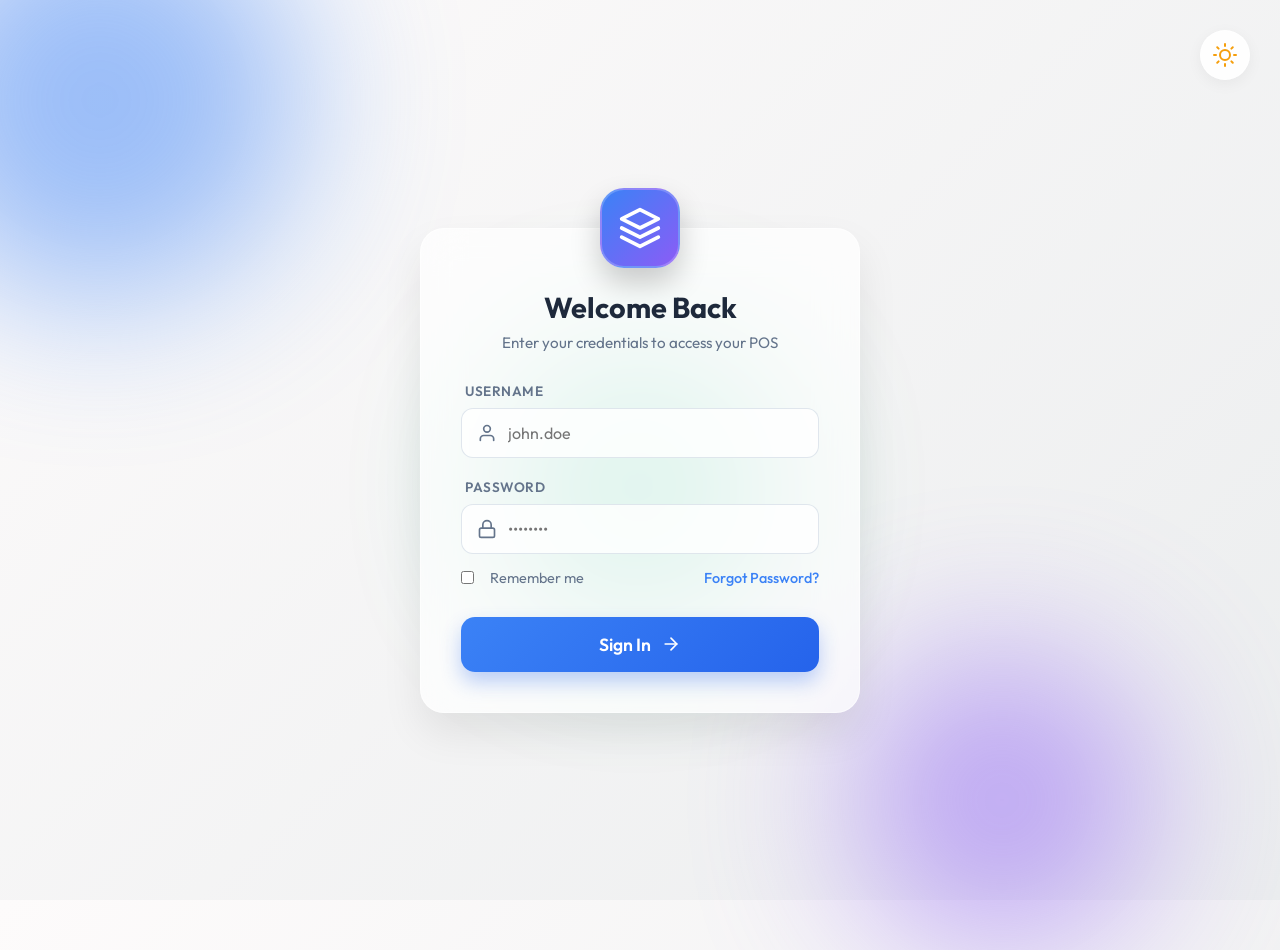
==== index.html @ dcd32e10 "feat: implement persistence and history tracking for invoices and GRNs" ====
<!DOCTYPE html>
<html lang="en" data-theme="light">

<head>
    <meta charset="UTF-8">
    <meta name="viewport" content="width=device-width, initial-scale=1.0">
    <title>Premium POS System</title>
    <link rel="stylesheet" href="style.css">
    <link rel="preconnect" href="https://fonts.googleapis.com">
    <link rel="preconnect" href="https://fonts.gstatic.com" crossorigin>
    <link href="https://fonts.googleapis.com/css2?family=Outfit:wght@300;400;500;600;700&display=swap" rel="stylesheet">
</head>

<body>
    <!-- Global Theme Toggle -->
    <button class="theme-toggle" id="theme-toggle" aria-label="Toggle dark mode">
        <svg class="sun-icon" viewBox="0 0 24 24" fill="none" stroke="currentColor" stroke-width="2"
            stroke-linecap="round" stroke-linejoin="round">
            <circle cx="12" cy="12" r="5"></circle>
            <line x1="12" y1="1" x2="12" y2="3"></line>
            <line x1="12" y1="21" x2="12" y2="23"></line>
            <line x1="4.22" y1="4.22" x2="5.64" y2="5.64"></line>
            <line x1="18.36" y1="18.36" x2="19.78" y2="19.78"></line>
            <line x1="1" y1="12" x2="3" y2="12"></line>
            <line x1="21" y1="12" x2="23" y2="12"></line>
            <line x1="4.22" y1="19.78" x2="5.64" y2="18.36"></line>
            <line x1="18.36" y1="5.64" x2="19.78" y2="4.22"></line>
        </svg>
        <svg class="moon-icon" viewBox="0 0 24 24" fill="none" stroke="currentColor" stroke-width="2"
            stroke-linecap="round" stroke-linejoin="round">
            <path d="M21 12.79A9 9 0 1 1 11.21 3 7 7 0 0 0 21 12.79z"></path>
        </svg>
    </button>

    <!-- Dynamic Background Elements for Glassmorphism -->
    <div class="bg-shape shape-1"></div>
    <div class="bg-shape shape-2"></div>
    <div class="bg-shape shape-3"></div>

    <!-- Login View -->
    <div id="login-view" class="view active">
        <div class="login-wrapper">
            <div class="brand-logo glass-panel-soft">
                <svg width="44" height="44" viewBox="0 0 24 24" fill="none" class="brand-icon" stroke="currentColor"
                    stroke-width="2" stroke-linecap="round" stroke-linejoin="round">
                    <path d="M12 2L2 7l10 5 10-5-10-5z"></path>
                    <path d="M2 17l10 5 10-5"></path>
                    <path d="M2 12l10 5 10-5"></path>
                </svg>
            </div>

            <div class="login-box glass-panel">
                <div class="login-header">
                    <h2>Welcome Back</h2>
                    <p>Enter your credentials to access your POS</p>
                </div>

                <form id="login-form">
                    <div class="input-group">
                        <label for="username">Username</label>
                        <div class="input-wrapper">
                            <svg class="input-icon" viewBox="0 0 24 24" fill="none" stroke="currentColor"
                                stroke-width="2" stroke-linecap="round" stroke-linejoin="round">
                                <path d="M20 21v-2a4 4 0 0 0-4-4H8a4 4 0 0 0-4 4v2"></path>
                                <circle cx="12" cy="7" r="4"></circle>
                            </svg>
                            <input type="text" id="username" name="username" placeholder="john.doe" autocomplete="off"
                                required>
                        </div>
                    </div>

                    <div class="input-group">
                        <label for="password">Password</label>
                        <div class="input-wrapper">
                            <svg class="input-icon" viewBox="0 0 24 24" fill="none" stroke="currentColor"
                                stroke-width="2" stroke-linecap="round" stroke-linejoin="round">
                                <rect x="3" y="11" width="18" height="11" rx="2" ry="2"></rect>
                                <path d="M7 11V7a5 5 0 0 1 10 0v4"></path>
                            </svg>
                            <input type="password" id="password" name="password" placeholder="••••••••" required>
                        </div>
                    </div>

                    <div class="options-group">
                        <label class="remember-me">
                            <input type="checkbox">
                            <span class="checkmark"></span>
                            Remember me
                        </label>
                        <a href="#" class="forgot-pass">Forgot Password?</a>
                    </div>

                    <button type="submit" class="login-btn">
                        <span>Sign In</span>
                        <svg class="btn-icon" viewBox="0 0 24 24" fill="none" stroke="currentColor" stroke-width="2"
                            stroke-linecap="round" stroke-linejoin="round">
                            <line x1="5" y1="12" x2="19" y2="12"></line>
                            <polyline points="12 5 19 12 12 19"></polyline>
                        </svg>
                    </button>
                </form>
            </div>
        </div>
    </div>

    <!-- Menu View -->
    <div id="menu-view" class="view">
        <aside class="sidebar glass-panel-soft">
            <div class="search-container">
                <svg class="search-icon" width="18" height="18" viewBox="0 0 24 24" fill="none" stroke="currentColor"
                    stroke-width="2" stroke-linecap="round" stroke-linejoin="round">
                    <circle cx="11" cy="11" r="8"></circle>
                    <line x1="21" y1="21" x2="16.65" y2="16.65"></line>
                </svg>
                <input type="text" placeholder="Search..." class="search-bar glass-input">
            </div>

            <div class="nav-tree-container glass-panel-inner">
                <div class="nav-tree">

                    <!-- Root: Dashboard -->
                    <div class="tree-node is-root active">
                        <div class="tree-content">
                            <span class="tree-title">Dashboard</span>
                        </div>
                    </div>

                    <!-- Root: Point of Sale -->
                    <div class="tree-node is-root">
                        <div class="tree-content">
                            <span class="tree-title">Point of Sale</span>
                            <button class="action-btn">
                                <svg width="14" height="14" viewBox="0 0 24 24" fill="none" stroke="currentColor"
                                    stroke-width="2" stroke-linecap="round" stroke-linejoin="round">
                                    <polyline points="6 9 12 15 18 9"></polyline>
                                </svg>
                            </button>
                        </div>
                        <div class="tree-children">
                            <div class="tree-node">
                                <div class="tree-content">
                                    <span class="branch-icon nested">↳</span>
                                    <span class="tree-title">New Invoice</span>
                                </div>
                            </div>
                            <div class="tree-node">
                                <div class="tree-content">
                                    <span class="branch-icon nested">↳</span>
                                    <span class="tree-title">Invoice History</span>
                                </div>
                            </div>
                            <div class="tree-node">
                                <div class="tree-content">
                                    <span class="branch-icon nested">↳</span>
                                    <span class="tree-title">Sales Returns</span>
                                </div>
                            </div>
                        </div>
                    </div>

                    <!-- Root: Inventory -->
                    <div class="tree-node is-root">
                        <div class="tree-content">
                            <span class="tree-title">Inventory</span>
                            <button class="action-btn">
                                <svg width="14" height="14" viewBox="0 0 24 24" fill="none" stroke="currentColor"
                                    stroke-width="2" stroke-linecap="round" stroke-linejoin="round">
                                    <polyline points="6 9 12 15 18 9"></polyline>
                                </svg>
                            </button>
                        </div>
                        <div class="tree-children">
                            <div class="tree-node">
                                <div class="tree-content">
                                    <span class="branch-icon nested">↳</span>
                                    <span class="tree-title">Categories</span>
                                </div>
                            </div>
                            <div class="tree-node">
                                <div class="tree-content">
                                    <span class="branch-icon nested">↳</span>
                                    <span class="tree-title">Products</span>
                                </div>
                            </div>
                            <div class="tree-node">
                                <div class="tree-content">
                                    <span class="branch-icon nested">↳</span>
                                    <span class="tree-title">Stock In/Out</span>
                                </div>
                            </div>
                            <div class="tree-node">
                                <div class="tree-content">
                                    <span class="branch-icon nested">↳</span>
                                    <span class="tree-title">GRN History</span>
                                </div>
                            </div>
                            <div class="tree-node">
                                <div class="tree-content">
                                    <span class="branch-icon nested">↳</span>
                                    <span class="tree-title">Purchase Returns</span>
                                </div>
                            </div>
                        </div>
                    </div>

                    <!-- Root: Customers -->
                    <div class="tree-node is-root">
                        <div class="tree-content">
                            <span class="tree-title">Customers</span>
                        </div>
                    </div>

                    <!-- Root: Reports -->
                    <div class="tree-node is-root expanded">
                        <div class="tree-content">
                            <span class="tree-title">Reports</span>
                            <button class="action-btn">
                                <svg width="14" height="14" viewBox="0 0 24 24" fill="none" stroke="currentColor"
                                    stroke-width="2" stroke-linecap="round" stroke-linejoin="round">
                                    <polyline points="6 9 12 15 18 9"></polyline>
                                </svg>
                            </button>
                        </div>

                        <div class="tree-children">
                            <div class="tree-node">
                                <div class="tree-content" data-report="periodic_sales">
                                    <span class="branch-icon nested">↳</span>
                                    <span class="tree-title">Periodic Sales Report</span>
                                </div>
                            </div>
                            <div class="tree-node">
                                <div class="tree-content" data-report="tax_liability">
                                    <span class="branch-icon nested">↳</span>
                                    <span class="tree-title">Tax Liability Report</span>
                                </div>
                            </div>
                            <div class="tree-node">
                                <div class="tree-content" data-report="ap_supplier">
                                    <span class="branch-icon nested">↳</span>
                                    <span class="tree-title">Accounts Payable by Supplier</span>
                                </div>
                            </div>
                            <div class="tree-node">
                                <div class="tree-content" data-report="ar_customer">
                                    <span class="branch-icon nested">↳</span>
                                    <span class="tree-title">Accounts Receivable by Customer</span>
                                </div>
                            </div>
                            <div class="tree-node">
                                <div class="tree-content" data-report="ap_summary">
                                    <span class="branch-icon nested">↳</span>
                                    <span class="tree-title">Accounts Payable Summary</span>
                                </div>
                            </div>
                            <div class="tree-node">
                                <div class="tree-content" data-report="ar_summary">
                                    <span class="branch-icon nested">↳</span>
                                    <span class="tree-title">Accounts Receivable Summary</span>
                                </div>
                            </div>
                            <div class="tree-node">
                                <div class="tree-content" data-report="inventory_summary">
                                    <span class="branch-icon nested">↳</span>
                                    <span class="tree-title">Inventory Summary</span>
                                </div>
                            </div>
                            <div class="tree-node">
                                <div class="tree-content" data-report="profit_loss">
                                    <span class="branch-icon nested">↳</span>
                                    <span class="tree-title">Profit & Loss</span>
                                </div>
                            </div>
                        </div>
                    </div>

                    <!-- Root: Settings -->
                    <div class="tree-node is-root">
                        <div class="tree-content">
                            <span class="tree-title">Settings</span>
                        </div>
                    </div>

                </div>
            </div>

            <button id="logout-btn" class="logout-btn glass-btn">
                <svg width="18" height="18" viewBox="0 0 24 24" fill="none" stroke="currentColor" stroke-width="2"
                    stroke-linecap="round" stroke-linejoin="round">
                    <path d="M9 21H5a2 2 0 0 1-2-2V5a2 2 0 0 1 2-2h4"></path>
                    <polyline points="16 17 21 12 16 7"></polyline>
                    <line x1="21" y1="12" x2="9" y2="12"></line>
                </svg>
                Sign Out
            </button>
        </aside>

        <main class="main-content">
            <!-- Dashboard View -->
            <div id="dashboard-view" class="content-view action-panel glass-panel active">
                <!-- Quick Action 1: Point of Sale -->
                <div class="feature-item group">
                    <button class="feature-btn glass-btn-round">
                        <svg width="36" height="36" viewBox="0 0 24 24" fill="none" stroke="currentColor"
                            stroke-width="1.5" stroke-linecap="round" stroke-linejoin="round">
                            <rect x="4" y="4" width="16" height="16" rx="2" ry="2"></rect>
                            <rect x="9" y="9" width="6" height="6"></rect>
                            <line x1="9" y1="1" x2="9" y2="4"></line>
                            <line x1="15" y1="1" x2="15" y2="4"></line>
                            <line x1="9" y1="20" x2="9" y2="23"></line>
                            <line x1="15" y1="20" x2="15" y2="23"></line>
                            <line x1="20" y1="9" x2="23" y2="9"></line>
                            <line x1="20" y1="14" x2="23" y2="14"></line>
                            <line x1="1" y1="9" x2="4" y2="9"></line>
                            <line x1="1" y1="14" x2="4" y2="14"></line>
                        </svg>
                    </button>
                    <span class="feature-label">Point of Sale</span>
                </div>

                <!-- Quick Action 2: Add Product -->
                <div class="feature-item group" id="add-product-btn">
                    <button class="feature-btn glass-btn-round">
                        <svg width="36" height="36" viewBox="0 0 24 24" fill="none" stroke="currentColor"
                            stroke-width="1.5" stroke-linecap="round" stroke-linejoin="round">
                            <path
                                d="M21 16V8a2 2 0 0 0-1-1.73l-7-4a2 2 0 0 0-2 0l-7 4A2 2 0 0 0 3 8v8a2 2 0 0 0 1 1.73l7 4a2 2 0 0 0 2 0l7-4A2 2 0 0 0 21 16z">
                            </path>
                            <polyline points="3.27 6.96 12 12.01 20.73 6.96"></polyline>
                            <line x1="12" y1="22.08" x2="12" y2="12"></line>
                        </svg>
                    </button>
                    <span class="feature-label">Add Product</span>
                </div>

                <!-- Quick Action 3: New Invoice -->
                <div class="feature-item group" id="new-invoice-btn">
                    <button class="feature-btn glass-btn-round">
                        <svg width="36" height="36" viewBox="0 0 24 24" fill="none" stroke="currentColor"
                            stroke-width="1.5" stroke-linecap="round" stroke-linejoin="round">
                            <path d="M14 2H6a2 2 0 0 0-2 2v16a2 2 0 0 0 2 2h12a2 2 0 0 0 2-2V8z"></path>
                            <polyline points="14 2 14 8 20 8"></polyline>
                            <line x1="16" y1="13" x2="8" y2="13"></line>
                            <line x1="16" y1="17" x2="8" y2="17"></line>
                            <polyline points="10 9 9 9 8 9"></polyline>
                        </svg>
                    </button>
                    <span class="feature-label">New Invoice</span>
                </div>

                <!-- Quick Action 4: Customers -->
                <div class="feature-item group">
                    <button class="feature-btn glass-btn-round">
                        <svg width="36" height="36" viewBox="0 0 24 24" fill="none" stroke="currentColor"
                            stroke-width="1.5" stroke-linecap="round" stroke-linejoin="round">
                            <path d="M17 21v-2a4 4 0 0 0-4-4H5a4 4 0 0 0-4 4v2"></path>
                            <circle cx="9" cy="7" r="4"></circle>
                            <path d="M23 21v-2a4 4 0 0 0-3-3.87"></path>
                            <path d="M16 3.13a4 4 0 0 1 0 7.75"></path>
                        </svg>
                    </button>
                    <span class="feature-label">Customers</span>
                </div>

                <!-- Quick Action 5: Daily Summary -->
                <div class="feature-item group">
                    <button class="feature-btn glass-btn-round">
                        <svg width="36" height="36" viewBox="0 0 24 24" fill="none" stroke="currentColor"
                            stroke-width="1.5" stroke-linecap="round" stroke-linejoin="round">
                            <rect x="3" y="3" width="18" height="18" rx="2" ry="2"></rect>
                            <line x1="3" y1="9" x2="21" y2="9"></line>
                            <line x1="9" y1="21" x2="9" y2="9"></line>
                        </svg>
                    </button>
                    <span class="feature-label">Daily Summary</span>
                </div>

                <!-- Quick Action 6: Settings -->
                <div class="feature-item group" id="settings-btn">
                    <button class="feature-btn glass-btn-round">
                        <svg width="36" height="36" viewBox="0 0 24 24" fill="none" stroke="currentColor"
                            stroke-width="1.5" stroke-linecap="round" stroke-linejoin="round">
                            <circle cx="12" cy="12" r="3"></circle>
                            <path
                                d="M19.4 15a1.65 1.65 0 0 0 .33 1.82l.06.06a2 2 0 0 1 0 2.83 2 2 0 0 1-2.83 0l-.06-.06a1.65 1.65 0 0 0-1.82-.33 1.65 1.65 0 0 0-1 1.51V21a2 2 0 0 1-2 2 2 2 0 0 1-2-2v-.09A1.65 1.65 0 0 0 9 19.4a1.65 1.65 0 0 0-1.82.33l-.06.06a2 2 0 0 1-2.83 0 2 2 0 0 1 0-2.83l.06-.06a1.65 1.65 0 0 0 .33-1.82 1.65 1.65 0 0 0-1.51-1H3a2 2 0 0 1-2-2 2 2 0 0 1 2-2h.09A1.65 1.65 0 0 0 4.6 9a1.65 1.65 0 0 0-.33-1.82l-.06-.06a2 2 0 0 1 0-2.83 2 2 0 0 1 2.83 0l.06.06a1.65 1.65 0 0 0 1.82.33H9a1.65 1.65 0 0 0 1-1.51V3a2 2 0 0 1 2-2 2 2 0 0 1 2 2v.09a1.65 1.65 0 0 0 1 1.51 1.65 1.65 0 0 0 1.82-.33l.06-.06a2 2 0 0 1 2.83 0 2 2 0 0 1 0 2.83l-.06.06a1.65 1.65 0 0 0-.33 1.82V9a1.65 1.65 0 0 0 1.51 1H21a2 2 0 0 1 2 2 2 2 0 0 1-2 2h-.09a1.65 1.65 0 0 0-1.51 1z">
                            </path>
                        </svg>
                    </button>
                    <span class="feature-label">Settings</span>
                </div>
            </div>

            <!-- Invoice View -->
            <div id="invoice-view" class="content-view invoice-panel glass-panel">
                <div class="invoice-header">
                    <h2 id="invoice-title">Standard Invoice</h2>
                    <div class="invoice-meta">
                        <span id="invoice-number">INV-20260412-001</span>
                        <span id="invoice-date">Date: 12 Apr 2026</span>
                    </div>
                </div>

                <div class="invoice-customer-section">
                    <div class="input-group" style="flex: 1;">
                        <label>Customer Name</label>
                        <select id="invoice-customer" class="glass-input custom-select">
                            <option value="">Walk-in Customer</option>
                            <option value="tax_reg">Acme Corp (Tax Registered)</option>
                            <option value="non_tax">John Doe</option>
                        </select>
                    </div>

                    <div class="input-group" style="flex: 0.6; margin-left: 15px;">
                        <label>Payment Terms</label>
                        <select id="invoice-payment-terms" class="glass-input custom-select">
                            <option value="cash">Cash</option>
                            <option value="credit">Credit</option>
                        </select>
                    </div>

                    <label class="remember-me" style="margin-top: 15px; margin-left: 15px;">
                        <input type="checkbox" id="tax-registered-checkbox">
                        <span class="checkmark"></span>
                        Tax Registered
                    </label>
                </div>

                <div class="item-entry-section">
                    <div class="autocomplete-wrapper">
                        <input type="text" id="part-search-input" placeholder="Search Part No. or Name..."
                            class="glass-input" autocomplete="off">
                        <div id="autocomplete-dropdown" class="dropdown-content"></div>
                    </div>
                    <input type="number" id="entry-qty" placeholder="Qty" step="1" class="glass-input num-input"
                        style="flex: 0.5;" disabled>
                    <input type="number" id="entry-price" placeholder="Price" step="0.01" class="glass-input num-input"
                        style="flex: 1;" disabled>
                    <button id="add-entry-btn" class="add-item-btn glass-btn-soft" style="align-self: center;"
                        disabled>Add (Enter)</button>
                </div>

                <table class="invoice-table" style="margin-top: 20px;">
                    <thead>
                        <tr>
                            <th>Part No</th>
                            <th>Item Name</th>
                            <th width="80">Qty</th>
                            <th width="120">Price</th>
                            <th width="120">Total</th>
                            <th width="50"></th>
                        </tr>
                    </thead>
                    <tbody id="invoice-items">
                        <!-- Added items will appear here -->
                    </tbody>
                </table>

                <div class="invoice-summary">
                    <div class="summary-row">
                        <span>Subtotal:</span>
                        <span id="invoice-subtotal">0.00</span>
                    </div>
                    <div class="summary-row" id="tax-row" style="display: none;">
                        <span>Tax (18%):</span>
                        <span id="invoice-tax">0.00</span>
                    </div>
                    <div class="summary-row total-row">
                        <span>Total:</span>
                        <span id="invoice-grand-total">0.00</span>
                    </div>
                </div>

                <div class="invoice-actions">
                    <button class="glass-btn-soft cancel-btn" id="close-invoice-btn">Cancel</button>
                    <button class="login-btn generate-btn" id="print-invoice-btn">
                        <svg class="btn-icon" width="20" height="20" viewBox="0 0 24 24" fill="none"
                            stroke="currentColor" stroke-width="2" stroke-linecap="round" stroke-linejoin="round"
                            style="margin-right: 8px;">
                            <polyline points="6 9 6 2 18 2 18 9"></polyline>
                            <path d="M6 18H4a2 2 0 0 1-2-2v-5a2 2 0 0 1 2-2h16a2 2 0 0 1 2 2v5a2 2 0 0 1-2 2h-2"></path>
                            <rect x="6" y="14" width="12" height="8"></rect>
                        </svg>
                        Save & Print Invoice
                    </button>
                </div>
            </div>

            <!-- Add Stock View (Goods Received Note) -->
            <div id="add-stock-view" class="content-view invoice-panel glass-panel">
                <div class="invoice-header">
                    <div>
                        <h2 style="color: #10B981; font-size: 1.8rem; font-weight: 700;">Goods Received Note</h2>
                        <p style="color: var(--text-secondary); font-size: 0.9rem; margin-top: 4px;">Add stock received from supplier</p>
                    </div>
                    <div class="invoice-meta">
                        <span id="grn-number">GRN-20260414-001</span>
                        <span id="grn-date">Date: 14 Apr 2026</span>
                    </div>
                </div>

                <!-- Supplier & Reference -->
                <div class="invoice-customer-section">
                    <div class="input-group" style="flex: 1;">
                        <label>Supplier</label>
                        <select id="grn-supplier" class="glass-input custom-select">
                            <option value="">-- Select Supplier --</option>
                        </select>
                    </div>
                    <div class="input-group" style="flex: 1;">
                        <label>Supplier Invoice / Ref No.</label>
                        <input type="text" id="grn-ref" class="glass-input" placeholder="e.g. GS-9022" style="height: 48px;">
                    </div>
                    <div class="input-group" style="flex: 0.6;">
                        <label>Payment Terms</label>
                        <select id="grn-payment-terms" class="glass-input custom-select">
                            <option value="credit">Credit</option>
                            <option value="cash">Cash</option>
                        </select>
                    </div>
                </div>

                <!-- Item Entry Row -->
                <div class="item-entry-section">
                    <div class="autocomplete-wrapper">
                        <input type="text" id="grn-part-search" placeholder="Search Part No. or Name..."
                            class="glass-input" autocomplete="off">
                        <div id="grn-autocomplete-dropdown" class="dropdown-content"></div>
                    </div>
                    <input type="number" id="grn-entry-qty" placeholder="Qty" step="1" class="glass-input num-input"
                        style="flex: 0.5;" disabled>
                    <input type="number" id="grn-entry-cost" placeholder="Unit Cost" step="0.01" class="glass-input num-input"
                        style="flex: 1;" disabled>
                    <button id="grn-add-btn" class="add-item-btn glass-btn-soft" style="align-self: center;" disabled>Add (Enter)</button>
                </div>

                <!-- Items Table -->
                <table class="invoice-table" style="margin-top: 10px;">
                    <thead>
                        <tr>
                            <th>Part No</th>
                            <th>Item Name</th>
                            <th width="80">Qty</th>
                            <th width="130">Unit Cost</th>
                            <th width="130">Total Cost</th>
                            <th width="50"></th>
                        </tr>
                    </thead>
                    <tbody id="grn-items">
                        <!-- Added items appear here -->
                    </tbody>
                </table>

                <!-- Summary -->
                <div class="invoice-summary">
                    <div class="summary-row">
                        <span>Subtotal:</span>
                        <span id="grn-subtotal">0.00</span>
                    </div>
                    <div class="summary-row total-row">
                        <span>Total Cost:</span>
                        <span id="grn-total" style="color: #10B981;">0.00</span>
                    </div>
                </div>

                <!-- Actions -->
                <div class="invoice-actions">
                    <button class="glass-btn-soft cancel-btn" id="close-stock-btn">Cancel</button>
                    <button class="login-btn" id="save-grn-btn" style="background: linear-gradient(135deg, #10B981 0%, #059669 100%); box-shadow: 0 10px 20px rgba(16,185,129,0.3);">
                        <svg width="20" height="20" viewBox="0 0 24 24" fill="none" stroke="currentColor" stroke-width="2"
                            stroke-linecap="round" stroke-linejoin="round" style="margin-right: 8px;">
                            <polyline points="20 6 9 17 4 12"></polyline>
                        </svg>
                        Save & Receive Stock
                    </button>
                </div>
            </div>

            <!-- Management View -->
            <div id="management-view" class="content-view management-panel glass-panel">
                <div class="management-sidebar glass-panel-inner">
                    <button class="mgmt-tab active" data-tab="debtors">Debtors</button>
                    <button class="mgmt-tab" data-tab="creditors">Creditors</button>
                    <button class="mgmt-tab" data-tab="items">Items</button>
                    <button class="mgmt-tab" data-tab="users">Users</button>
                </div>
                
                <div class="management-content">
                    <div class="management-header">
                        <h2 id="mgmt-title">Manage Debtors</h2>
                        <div>
                            <button class="login-btn" id="mgmt-open-add-btn" style="padding: 8px 16px; margin-right: 10px; display: inline-flex; align-items: center; justify-content: center; width: auto; font-size: 0.95rem; font-weight: 600; border-radius: 10px;">+ Add New</button>
                            <button class="glass-btn-soft cancel-btn" id="close-mgmt-btn" style="padding: 8px 16px;">Back</button>
                        </div>
                    </div>


                    <table class="invoice-table" style="margin-top: 20px;">
                        <thead>
                            <tr id="mgmt-table-header">
                                <!-- Header dynamically injected -->
                            </tr>
                        </thead>
                        <tbody id="mgmt-table-body">
                            <!-- Items appear here -->
                        </tbody>
                    </table>
                </div>
            </div>

            <!-- Report View -->
            <div id="report-view" class="content-view invoice-panel glass-panel">
                <div class="invoice-header">
                    <h2 id="report-title">Report</h2>
                    <div>
                        <button class="login-btn generate-btn" id="print-report-btn" style="padding: 8px 16px; margin-right: 10px;">
                            <svg class="btn-icon" width="16" height="16" viewBox="0 0 24 24" fill="none" stroke="currentColor" stroke-width="2" stroke-linecap="round" stroke-linejoin="round" style="margin-right: 5px;">
                                <polyline points="6 9 6 2 18 2 18 9"></polyline>
                                <path d="M6 18H4a2 2 0 0 1-2-2v-5a2 2 0 0 1 2-2h16a2 2 0 0 1 2 2v5a2 2 0 0 1-2 2h-2"></path>
                                <rect x="6" y="14" width="12" height="8"></rect>
                            </svg>
                            Print
                        </button>
                        <button class="glass-btn-soft cancel-btn" id="close-report-btn" style="padding: 8px 16px;">Back</button>
                    </div>
                </div>

                <div class="report-filters" id="report-date-filters" style="display: flex; gap: 15px; margin-top: 15px; margin-bottom: 10px;">
                    <input type="date" class="glass-input" style="flex: 1;" value="2026-04-01">
                    <span style="align-self: center; color: var(--text-secondary);">to</span>
                    <input type="date" class="glass-input" style="flex: 1;" value="2026-04-30">
                    <button class="login-btn" style="padding: 0 20px; border-radius: 10px; width: auto; margin-top: 0;">Filter</button>
                </div>

                <!-- Debtor Selector (only shown for Accounts Payable Summary) -->
                <div id="report-debtor-selector" style="display: none; margin-bottom: 20px;">
                    <select id="debtor-select" class="glass-input custom-select">
                        <option value="">-- Select a Debtor --</option>
                    </select>
                </div>

                <div id="report-debtor-card" style="display: none; background: var(--card-bg); border: 1px solid var(--card-border); border-radius: 16px; padding: 20px; margin-bottom: 20px;">
                    <!-- Injected debtor detail card -->
                </div>

                    <table class="invoice-table">
                        <thead>
                            <tr id="report-table-header">
                                <!-- Injected dynamically -->
                            </tr>
                        </thead>
                        <tbody id="report-table-body">
                            <!-- Injected dynamically -->
                        </tbody>
                    </table>
                </div>

                <!-- History View (Invoices, GRN, Returns) -->
                <div id="history-view" class="content-view management-panel glass-panel">
                    <div class="management-content" style="flex: 1;">
                        <div class="management-header">
                            <h2 id="history-title">Transaction History</h2>
                            <button class="glass-btn-soft cancel-btn" id="close-history-btn" style="padding: 8px 16px;">Back</button>
                        </div>

                        <table class="invoice-table" style="margin-top: 20px;">
                            <thead>
                                <tr id="history-table-header">
                                    <!-- Dynamically populated -->
                                </tr>
                            </thead>
                            <tbody id="history-table-body">
                                <!-- Dynamically populated -->
                            </tbody>
                        </table>
                    </div>
                </div>
            </div>
        </main>
    </div>

    <!-- Modal Wrapper -->
    <div id="crud-modal-wrapper" style="display: none; position: fixed; top: 0; left: 0; width: 100vw; height: 100vh; z-index: 9999; background: rgba(0,0,0,0.5); backdrop-filter: blur(5px); justify-content: center; align-items: center;">
        <div class="mgmt-form-section glass-panel" style="width: 90%; max-width: 600px; padding: 40px; box-shadow: 0 25px 50px rgba(0,0,0,0.25); position: relative; max-height: 90vh; overflow-y: auto;">
            <button id="crud-modal-close" style="position: absolute; top: 20px; right: 20px; background: none; border: none; font-size: 1.5rem; cursor: pointer; color: var(--text-secondary);">&times;</button>
            <h3 id="mgmt-form-title" style="font-size: 1.5rem; color: var(--input-focus); margin-bottom: 25px;">Add New</h3>
            <form id="mgmt-form">
                <input type="hidden" id="mgmt-id">
                <div class="mgmt-inputs" id="mgmt-inputs-container" style="display: grid; grid-template-columns: 1fr; gap: 20px;">
                    <!-- Inputs dynamically injected based on tab -->
                </div>
                <div class="mgmt-actions" style="margin-top: 30px; display: flex; justify-content: flex-end; gap: 15px;">
                    <button type="button" class="glass-btn-soft cancel-btn" id="mgmt-cancel-edit" style="padding: 12px 24px;">Cancel</button>
                    <button type="submit" class="login-btn" style="padding: 12px 30px; margin-top: 0;">Save Record</button>
                </div>
            </form>
        </div>
    </div>

    <!-- Transaction Details Modal -->
    <div id="tx-modal-wrapper" style="display: none; position: fixed; top: 0; left: 0; width: 100vw; height: 100vh; z-index: 10000; background: rgba(0,0,0,0.5); backdrop-filter: blur(5px); justify-content: center; align-items: center;">
        <div class="glass-panel" style="width: 90%; max-width: 800px; padding: 40px; box-shadow: 0 25px 50px rgba(0,0,0,0.25); position: relative; max-height: 90vh; overflow-y: auto;">
             <button id="tx-modal-close" style="position: absolute; top: 20px; right: 20px; background: none; border: none; font-size: 1.5rem; cursor: pointer; color: var(--text-secondary);">&times;</button>
             <h3 id="tx-modal-title" style="font-size: 1.5rem; color: var(--input-focus); margin-bottom: 25px;">Transaction Details</h3>
             <div id="tx-modal-content"></div>
             <div class="mgmt-actions" style="margin-top: 30px; display: flex; justify-content: flex-end; gap: 15px;" id="tx-modal-actions">
                  <!-- Actions (Mark Paid, Return) -->
             </div>
        </div>
    </div>

    <script src="script.js?v=5"></script>
</body>

</html>
---- style.css ----
:root {
    /* --- Light Theme (Default Premium) --- */
    --bg-gradient: linear-gradient(135deg, #fdfbfb 0%, #ebedee 100%);
    --card-bg: rgba(255, 255, 255, 0.7);
    --card-border: rgba(255, 255, 255, 0.5);
    --card-shadow: 0 20px 40px rgba(0, 0, 0, 0.08);

    --text-primary: #1E293B;
    --text-secondary: #64748B;

    --input-bg: rgba(255, 255, 255, 0.8);
    --input-border: rgba(203, 213, 225, 0.6);
    --input-focus: #3B82F6;

    --btn-primary-bg: linear-gradient(135deg, #3B82F6 0%, #2563EB 100%);
    --btn-primary-hover: linear-gradient(135deg, #2563EB 0%, #1D4ED8 100%);
    --btn-primary-shadow: 0 10px 20px rgba(37, 99, 235, 0.3);
    --btn-text: #FFFFFF;

    --theme-toggle-bg: rgba(255, 255, 255, 0.9);
    --theme-toggle-color: #F59E0B;
    /* Sun logic */
    --theme-toggle-shadow: 0 4px 15px rgba(0, 0, 0, 0.05);

    --tree-active-bg: rgba(59, 130, 246, 0.1);
    --tree-active-border: #3B82F6;
    --tree-hover-bg: rgba(255, 255, 255, 0.5);

    --logo-bg: linear-gradient(135deg, #3B82F6, #8B5CF6);

    /* Decoration Shapes */
    --shape-1: #3B82F6;
    --shape-2: #8B5CF6;
    --shape-3: #10B981;
}

[data-theme="dark"] {
    /* --- Dark Theme (High-end Obsidian) --- */
    --bg-gradient: linear-gradient(135deg, #0f172a 0%, #1e1e2f 100%);
    --card-bg: rgba(30, 41, 59, 0.6);
    --card-border: rgba(255, 255, 255, 0.08);
    --card-shadow: 0 20px 40px rgba(0, 0, 0, 0.4);

    --text-primary: #F8FAFC;
    --text-secondary: #94A3B8;

    --input-bg: rgba(15, 23, 42, 0.6);
    --input-border: rgba(255, 255, 255, 0.1);
    --input-focus: #38BDF8;

    --btn-primary-bg: linear-gradient(135deg, #38BDF8 0%, #0284C7 100%);
    --btn-primary-hover: linear-gradient(135deg, #0284C7 0%, #0369A1 100%);
    --btn-primary-shadow: 0 10px 20px rgba(2, 132, 199, 0.3);
    --btn-text: #FFFFFF;

    --theme-toggle-bg: rgba(30, 41, 59, 0.9);
    --theme-toggle-color: #E2E8F0;
    /* Moon logic */
    --theme-toggle-shadow: 0 4px 15px rgba(0, 0, 0, 0.3);

    --tree-active-bg: rgba(56, 189, 248, 0.15);
    --tree-active-border: #38BDF8;
    --tree-hover-bg: rgba(255, 255, 255, 0.05);

    --logo-bg: linear-gradient(135deg, #38BDF8, #818CF8);

    /* Decoration Shapes (muted for dark mode) */
    --shape-1: #0284C7;
    --shape-2: #4338CA;
    --shape-3: #059669;
}

* {
    margin: 0;
    padding: 0;
    box-sizing: border-box;
    font-family: 'Outfit', sans-serif;
}

body,
html {
    width: 100%;
    height: 100%;
    background: var(--bg-gradient);
    color: var(--text-primary);
    overflow: hidden;
    transition: background 0.6s ease, color 0.6s ease;
}

/* Background Animated Shapes for Glassmorphism Context */
.bg-shape {
    position: absolute;
    filter: blur(80px);
    opacity: 0.5;
    z-index: 0;
    border-radius: 50%;
    animation: drift 20s infinite alternate ease-in-out;
}

.shape-1 {
    width: 400px;
    height: 400px;
    background-color: var(--shape-1);
    top: -100px;
    left: -100px;
}

.shape-2 {
    width: 300px;
    height: 300px;
    background-color: var(--shape-2);
    bottom: -50px;
    right: 10%;
    animation-delay: -5s;
}

.shape-3 {
    width: 250px;
    height: 250px;
    background-color: var(--shape-3);
    top: 40%;
    left: 40%;
    animation-delay: -10s;
}

@keyframes drift {
    0% {
        transform: translate(0, 0) scale(1);
    }

    50% {
        transform: translate(50px, 30px) scale(1.1);
    }

    100% {
        transform: translate(-30px, -50px) scale(0.9);
    }
}

/* Theme Toggle */
.theme-toggle {
    position: fixed;
    top: 30px;
    right: 30px;
    width: 50px;
    height: 50px;
    border-radius: 50%;
    background: var(--theme-toggle-bg);
    border: 1px solid var(--card-border);
    color: var(--theme-toggle-color);
    box-shadow: var(--theme-toggle-shadow);
    cursor: pointer;
    z-index: 100;
    display: flex;
    justify-content: center;
    align-items: center;
    transition: all 0.3s cubic-bezier(0.175, 0.885, 0.32, 1.275);
    backdrop-filter: blur(10px);
    -webkit-backdrop-filter: blur(10px);
}

.theme-toggle:hover {
    transform: scale(1.1);
}

.theme-toggle svg {
    width: 24px;
    height: 24px;
    transition: transform 0.5s ease;
}

[data-theme="light"] .moon-icon {
    display: none;
}

[data-theme="dark"] .sun-icon {
    display: none;
}

/* View Management */
.view {
    position: absolute;
    top: 0;
    left: 0;
    width: 100%;
    height: 100%;
    opacity: 0;
    pointer-events: none;
    transition: opacity 0.6s cubic-bezier(0.16, 1, 0.3, 1);
    display: flex;
    z-index: 10;
}

.view.active {
    opacity: 1;
    pointer-events: all;
}

/* Glass Panels */
.glass-panel {
    background: var(--card-bg);
    backdrop-filter: blur(20px);
    -webkit-backdrop-filter: blur(20px);
    border: 1px solid var(--card-border);
    box-shadow: var(--card-shadow);
}

.glass-panel-soft {
    background: var(--card-bg);
    border-right: 1px solid var(--card-border);
    backdrop-filter: blur(12px);
    -webkit-backdrop-filter: blur(12px);
}

/* =========================================
   LOGIN VIEW
========================================= */
#login-view {
    justify-content: center;
    align-items: center;
}

.login-wrapper {
    display: flex;
    flex-direction: column;
    align-items: center;
    width: 100%;
    max-width: 440px;
    animation: slideUp 0.8s cubic-bezier(0.16, 1, 0.3, 1) forwards;
}

@keyframes slideUp {
    from {
        opacity: 0;
        transform: translateY(40px);
    }

    to {
        opacity: 1;
        transform: translateY(0);
    }
}

.brand-logo {
    width: 80px;
    height: 80px;
    border-radius: 24px;
    display: flex;
    justify-content: center;
    align-items: center;
    margin-bottom: -40px;
    z-index: 2;
    background: var(--logo-bg);
    color: white;
    box-shadow: 0 15px 30px rgba(0, 0, 0, 0.2);
    border: 2px solid rgba(255, 255, 255, 0.2);
}

.login-box {
    width: 100%;
    padding: 60px 40px 40px;
    border-radius: 24px;
}

.login-header {
    text-align: center;
    margin-bottom: 30px;
}

.login-header h2 {
    font-size: 1.8rem;
    font-weight: 700;
    margin-bottom: 8px;
    color: var(--text-primary);
}

.login-header p {
    color: var(--text-secondary);
    font-size: 0.95rem;
}

#login-form {
    display: flex;
    flex-direction: column;
    gap: 20px;
}

.input-group {
    display: flex;
    flex-direction: column;
    gap: 8px;
}

.input-group label {
    font-size: 0.85rem;
    font-weight: 600;
    color: var(--text-secondary);
    text-transform: uppercase;
    letter-spacing: 0.5px;
    margin-left: 4px;
}

.input-wrapper {
    position: relative;
    display: flex;
    align-items: center;
}

.input-icon {
    position: absolute;
    left: 16px;
    width: 20px;
    height: 20px;
    color: var(--text-secondary);
    pointer-events: none;
    transition: color 0.3s ease;
}

.input-wrapper input {
    width: 100%;
    background: var(--input-bg);
    border: 1px solid var(--input-border);
    padding: 14px 16px 14px 46px;
    border-radius: 12px;
    font-size: 1rem;
    color: var(--text-primary);
    outline: none;
    transition: all 0.3s ease;
}

.input-wrapper input:focus {
    border-color: var(--input-focus);
    box-shadow: 0 0 0 4px rgba(59, 130, 246, 0.1);
}

.input-wrapper input:focus+.input-icon,
.input-wrapper input:not(:placeholder-shown)+.input-icon {
    color: var(--input-focus);
}

.options-group {
    display: flex;
    justify-content: space-between;
    align-items: center;
    font-size: 0.9rem;
    margin-top: -5px;
}

.remember-me {
    display: flex;
    align-items: center;
    gap: 8px;
    color: var(--text-secondary);
    cursor: pointer;
}

.forgot-pass {
    color: var(--input-focus);
    text-decoration: none;
    font-weight: 500;
    transition: opacity 0.3s;
}

.forgot-pass:hover {
    opacity: 0.8;
}

.login-btn {
    margin-top: 10px;
    background: var(--btn-primary-bg);
    color: var(--btn-text);
    border: none;
    padding: 16px;
    border-radius: 14px;
    font-size: 1.1rem;
    font-weight: 600;
    cursor: pointer;
    transition: all 0.3s cubic-bezier(0.175, 0.885, 0.32, 1.275);
    box-shadow: var(--btn-primary-shadow);
    display: flex;
    justify-content: center;
    align-items: center;
    gap: 10px;
}

.login-btn:hover {
    background: var(--btn-primary-hover);
    transform: translateY(-2px);
    box-shadow: 0 15px 25px rgba(0, 0, 0, 0.15);
}

.login-btn .btn-icon {
    width: 20px;
    height: 20px;
    transition: transform 0.3s;
}

.login-btn:hover .btn-icon {
    transform: translateX(4px);
}

/* =========================================
   MENU VIEW
========================================= */
#menu-view {
    display: flex;
}

.sidebar {
    width: 320px;
    height: 100%;
    display: flex;
    flex-direction: column;
    padding: 30px;
    z-index: 5;
}

.search-container {
    position: relative;
    margin-bottom: 30px;
}

.search-bar {
    width: 100%;
    padding: 14px 16px 14px 44px;
    border-radius: 14px;
    border: 1px solid var(--input-border);
    background: var(--input-bg);
    color: var(--text-primary);
    font-size: 1rem;
    outline: none;
    transition: all 0.3s ease;
}

.search-bar:focus {
    border-color: var(--input-focus);
    box-shadow: 0 0 0 4px rgba(59, 130, 246, 0.1);
}

.search-icon {
    position: absolute;
    left: 16px;
    top: 50%;
    transform: translateY(-50%);
    color: var(--text-secondary);
    pointer-events: none;
}

.nav-tree-container {
    background: var(--input-bg);
    border-radius: 16px;
    padding: 16px 10px;
    border: 1px solid var(--input-border);
    flex-grow: 1;
    overflow-y: auto;
}

.nav-tree-container::-webkit-scrollbar {
    width: 4px;
}

.nav-tree-container::-webkit-scrollbar-thumb {
    background-color: var(--card-border);
    border-radius: 10px;
}

.tree-node {
    display: flex;
    flex-direction: column;
    margin-bottom: 4px;
}

.tree-content {
    display: flex;
    align-items: center;
    padding: 12px 14px;
    border-radius: 10px;
    color: var(--text-secondary);
    cursor: pointer;
    transition: all 0.2s ease;
    user-select: none;
    font-weight: 500;
}

.tree-content:hover {
    background: var(--tree-hover-bg);
    color: var(--text-primary);
}

.tree-node.active>.tree-content {
    background: var(--tree-active-bg);
    color: var(--tree-active-border);
    border-left: 3px solid var(--tree-active-border);
    font-weight: 600;
}

.branch-icon {
    display: flex;
    margin-right: 10px;
    color: inherit;
    opacity: 0.7;
}

.branch-icon.nested {
    margin-left: 24px;
}

.tree-title {
    flex-grow: 1;
    font-size: 0.95rem;
}

.action-btn {
    background: none;
    border: none;
    color: inherit;
    cursor: pointer;
    padding: 4px;
    border-radius: 6px;
    display: flex;
    transition: background 0.2s;
    opacity: 0.5;
}

.action-btn:hover {
    background: rgba(128, 128, 128, 0.1);
    opacity: 1;
}

.tree-node.expanded>.tree-content .action-btn svg {
    transform: rotate(180deg);
}

.tree-children {
    display: none;
    flex-direction: column;
    padding-left: 12px;
    margin-top: 4px;
    position: relative;
}

.tree-node.expanded>.tree-children {
    display: flex;
    animation: slideDown 0.3s ease-out;
}

.logout-btn {
    margin-top: 20px;
    padding: 14px;
    border-radius: 12px;
    border: 1px solid var(--card-border);
    background: var(--card-bg);
    color: var(--text-primary);
    font-weight: 600;
    cursor: pointer;
    transition: all 0.3s;
    display: flex;
    justify-content: center;
    align-items: center;
    gap: 8px;
}

.logout-btn:hover {
    background: rgba(239, 68, 68, 0.1);
    color: #ef4444;
    border-color: rgba(239, 68, 68, 0.3);
}

.main-content {
    flex-grow: 1;
    display: flex;
    justify-content: center;
    align-items: center;
    padding: 40px;
    z-index: 2;
}

.action-panel {
    width: 100%;
    max-width: 800px;
    border-radius: 30px;
    padding: 50px;
    display: grid;
    grid-template-columns: repeat(auto-fit, minmax(140px, 1fr));
    gap: 40px;
    justify-items: center;
    animation: scaleIn 0.6s cubic-bezier(0.175, 0.885, 0.32, 1.275);
}

.feature-item {
    display: flex;
    flex-direction: column;
    align-items: center;
    gap: 16px;
    cursor: pointer;
}

.feature-btn {
    width: 90px;
    height: 90px;
    background: var(--input-bg);
    border: 1px solid var(--card-border);
    border-radius: 24px;
    display: flex;
    justify-content: center;
    align-items: center;
    cursor: pointer;
    color: var(--input-focus);
    box-shadow: 0 10px 25px rgba(0, 0, 0, 0.05);
    transition: all 0.4s cubic-bezier(0.175, 0.885, 0.32, 1.275);
}

.feature-item:hover .feature-btn {
    transform: translateY(-8px) scale(1.05);
    box-shadow: 0 20px 35px rgba(0, 0, 0, 0.1);
    background: var(--logo-bg);
    color: white;
    border-color: transparent;
}

.feature-item:active .feature-btn {
    transform: translateY(0) scale(0.95);
}

.feature-label {
    color: var(--text-primary);
    font-size: 1.1rem;
    font-weight: 600;
    letter-spacing: 0.5px;
    transition: color 0.3s;
}

.feature-item:hover .feature-label {
    color: var(--input-focus);
}

/* =========================================
   INVOICE VIEW
========================================= */
.invoice-panel {
    width: 100%;
    max-width: 900px;
    border-radius: 24px;
    padding: 40px;
    display: flex;
    flex-direction: column;
    gap: 30px;
    animation: scaleIn 0.5s cubic-bezier(0.16, 1, 0.3, 1);
    max-height: 90vh;
    overflow-y: auto;
}

/* Hide scrollbar for clean look */
.invoice-panel::-webkit-scrollbar {
    width: 6px;
}
.invoice-panel::-webkit-scrollbar-thumb {
    background-color: var(--card-border);
    border-radius: 10px;
}

.invoice-header {
    display: flex;
    justify-content: space-between;
    align-items: center;
    border-bottom: 2px dashed var(--card-border);
    padding-bottom: 20px;
}

.invoice-header h2 {
    font-size: 1.8rem;
    font-weight: 700;
    color: var(--input-focus);
    transition: color 0.3s;
}

.invoice-meta {
    display: flex;
    flex-direction: column;
    align-items: flex-end;
    color: var(--text-secondary);
    font-size: 0.95rem;
    font-weight: 500;
}

.invoice-customer-section {
    display: flex;
    align-items: flex-end;
    gap: 20px;
    background: var(--card-bg);
    padding: 20px;
    border-radius: 16px;
    border: 1px solid var(--card-border);
}

.glass-input {
    width: 100%;
    background: var(--input-bg);
    border: 1px solid var(--input-border);
    padding: 12px 16px;
    border-radius: 10px;
    font-size: 1rem;
    color: var(--text-primary);
    outline: none;
    transition: all 0.3s ease;
}

.glass-input:focus {
    border-color: var(--input-focus);
}

select.custom-select {
    appearance: none;
    background-image: url("data:image/svg+xml;charset=UTF-8,%3csvg xmlns='http://www.w3.org/2000/svg' viewBox='0 0 24 24' fill='none' stroke='%2364748B' stroke-width='2' stroke-linecap='round' stroke-linejoin='round'%3e%3cpolyline points='6 9 12 15 18 9'%3e%3c/polyline%3e%3c/svg%3e");
    background-repeat: no-repeat;
    background-position: right 1rem center;
    background-size: 1em;
}

.invoice-table {
    width: 100%;
    border-collapse: collapse;
}

.invoice-table th, .invoice-table td {
    padding: 12px;
    text-align: left;
}

.invoice-table th {
    font-weight: 600;
    color: var(--text-secondary);
    border-bottom: 2px solid var(--card-border);
}

.invoice-table td {
    border-bottom: 1px solid var(--card-border);
}

.item-input { width: 100%; background: transparent; border: 1px solid transparent; }
.num-input { width: 100%; background: transparent; border: 1px solid transparent; text-align: center; }

/* Remove scroll bar / spin buttons on all number inputs */
input[type=number]::-webkit-outer-spin-button,
input[type=number]::-webkit-inner-spin-button {
    -webkit-appearance: none;
    margin: 0;
}
input[type=number] {
    -moz-appearance: textfield; /* Firefox */
}

.item-input:focus, .num-input:focus {
    background: var(--input-bg);
    border: 1px solid var(--input-border);
}

.item-total {
    font-weight: 600;
}

.add-item-btn {
    align-self: flex-start;
    padding: 10px 16px;
    background: transparent;
    color: var(--input-focus);
    border: 1px dashed var(--input-focus);
    border-radius: 8px;
    cursor: pointer;
    font-weight: 600;
    transition: all 0.3s;
}

.add-item-btn:hover {
    background: var(--input-bg);
}

.invoice-summary {
    align-self: flex-end;
    width: 300px;
    background: var(--card-bg);
    padding: 20px;
    border-radius: 16px;
    border: 1px solid var(--card-border);
    display: flex;
    flex-direction: column;
    gap: 12px;
}

.summary-row {
    display: flex;
    justify-content: space-between;
    font-size: 1.1rem;
    color: var(--text-secondary);
}

.summary-row.total-row {
    font-size: 1.4rem;
    font-weight: 700;
    color: var(--text-primary);
    border-top: 2px dashed var(--card-border);
    padding-top: 12px;
}

.invoice-actions {
    display: flex;
    justify-content: flex-end;
    gap: 16px;
    margin-top: 10px;
}

.glass-btn-soft {
    padding: 14px 24px;
    border-radius: 12px;
    border: 1px solid var(--card-border);
    background: transparent;
    color: var(--text-primary);
    cursor: pointer;
    font-weight: 600;
    transition: all 0.3s;
}

.glass-btn-soft:hover {
    background: var(--input-bg);
}

.text-danger {
    color: #EF4444 !important;
    font-size: 1.2rem;
}

.content-view {
    display: none;
}

.content-view.active {
    display: grid;
}

.invoice-panel.active {
    display: flex; 
}

@keyframes scaleIn {
    from { opacity: 0; transform: scale(0.95); }
    to { opacity: 1; transform: scale(1); }
}

@media print {
    body, html {
        background: white !important;
        overflow: visible;
        color: #000 !important;
    }

    /* Hide everything except the active content panel */
    .theme-toggle, .sidebar, .bg-shape,
    .invoice-actions, .add-item-btn,
    .item-entry-section, #dashboard-view,
    #login-view, .report-filters,
    #report-debtor-selector, #print-report-btn,
    #close-report-btn, #print-invoice-btn,
    #close-invoice-btn, .pos-toast {
        display: none !important;
    }

    #menu-view {
        display: block !important;
        opacity: 1 !important;
        position: static !important;
    }

    .main-content {
        padding: 0;
        align-items: flex-start;
        display: block !important;
    }

    .content-view.active {
        display: block !important;
    }

    .invoice-panel, .management-panel {
        box-shadow: none !important;
        border: none !important;
        background: transparent !important;
        padding: 20px 0 0;
        max-height: none !important;
        overflow: visible !important;
        backdrop-filter: none !important;
        -webkit-backdrop-filter: none !important;
        width: 100% !important;
        max-width: none !important;
        animation: none !important;
    }

    .invoice-header, .invoice-customer-section, .invoice-summary {
        background: transparent !important;
        border: none !important;
        padding: 0;
    }

    .invoice-header {
        border-bottom: 2px solid #000 !important;
        padding-bottom: 16px;
        margin-bottom: 16px;
    }

    .invoice-table th {
        border-bottom: 2px solid #000 !important;
        color: #000 !important;
    }

    .invoice-table td {
        border-bottom: 1px solid #ccc !important;
        color: #000 !important;
    }

    .glass-input, .custom-select {
        border: none !important;
        background: transparent !important;
        color: #000 !important;
        box-shadow: none !important;
        padding: 0 !important;
        pointer-events: none;
    }

    select.custom-select {
        background-image: none !important;
        -webkit-appearance: none;
        appearance: none;
    }

    .text-danger { display: none !important; }
    .remember-me { display: none !important; }
}

/* Item Entry Section & Autocomplete */
.item-entry-section {
    display: flex;
    gap: 15px;
    background: var(--card-bg);
    padding: 15px;
    border-radius: 12px;
    border: 1px solid var(--card-border);
    align-items: center;
}

.autocomplete-wrapper {
    flex: 2;
    position: relative;
}

.dropdown-content {
    position: absolute;
    top: 100%;
    left: 0;
    right: 0;
    background: var(--input-bg);
    border: 1px solid var(--card-border);
    border-radius: 8px;
    box-shadow: 0 10px 25px rgba(0,0,0,0.1);
    z-index: 100;
    max-height: 250px;
    overflow-y: auto;
    display: none;
    backdrop-filter: blur(10px);
}

.dropdown-item {
    padding: 12px 16px;
    cursor: pointer;
    border-bottom: 1px solid var(--card-border);
    display: flex;
    justify-content: space-between;
    align-items: center;
}

.dropdown-item:last-child {
    border-bottom: none;
}

.dropdown-item:hover, .dropdown-item.active {
    background: var(--input-focus);
    color: white;
}

.dropdown-item-title {
    font-weight: 600;
}

.dropdown-item-desc {
    font-size: 0.9rem;
    opacity: 0.8;
}

.item-entry-section input {
    height: 48px;
}

/* Management View */
.management-panel {
    width: 100%;
    max-width: 1000px;
    border-radius: 24px;
    padding: 30px;
    display: none; /* hidden by default, toggled by content-view class */
    gap: 30px;
    animation: scaleIn 0.5s cubic-bezier(0.16, 1, 0.3, 1);
    max-height: 90vh;
}
.management-panel.active {
    display: flex;
}
.management-sidebar {
    width: 200px;
    border-radius: 16px;
    display: flex;
    flex-direction: column;
    padding: 10px;
    border: 1px solid var(--card-border);
}
.mgmt-tab {
    padding: 12px 16px;
    text-align: left;
    background: transparent;
    border: none;
    color: var(--text-secondary);
    font-size: 1rem;
    font-weight: 500;
    cursor: pointer;
    border-radius: 10px;
    transition: all 0.3s;
    margin-bottom: 5px;
}
.mgmt-tab:hover, .mgmt-tab.active {
    background: var(--input-bg);
    color: var(--input-focus);
    font-weight: 600;
}
.management-content {
    flex: 1;
    display: flex;
    flex-direction: column;
    overflow-y: auto;
    padding-right: 10px;
}
.management-content::-webkit-scrollbar {
    width: 6px;
}
.management-content::-webkit-scrollbar-thumb {
    background-color: var(--card-border);
    border-radius: 10px;
}
.management-header {
    display: flex;
    justify-content: space-between;
    align-items: center;
    border-bottom: 2px dashed var(--card-border);
    padding-bottom: 15px;
    margin-bottom: 20px;
}
.management-header h2 {
    font-size: 1.5rem;
    color: var(--text-primary);
}
.mgmt-form-section {
    padding: 20px;
    border-radius: 16px;
    border: 1px solid var(--card-border);
    margin-bottom: 20px;
}
.mgmt-form-section h3 {
    margin-bottom: 15px;
    font-size: 1.1rem;
    color: var(--text-secondary);
}
.mgmt-inputs {
    display: grid;
    grid-template-columns: repeat(auto-fit, minmax(200px, 1fr));
    gap: 15px;
}

/* =========================================
   TOAST NOTIFICATION
========================================= */
.pos-toast {
    position: fixed;
    bottom: 30px;
    right: 30px;
    background: var(--card-bg);
    border: 1px solid var(--card-border);
    backdrop-filter: blur(20px);
    -webkit-backdrop-filter: blur(20px);
    padding: 16px 24px;
    border-radius: 14px;
    box-shadow: 0 20px 40px rgba(0,0,0,0.15);
    display: flex;
    align-items: center;
    gap: 12px;
    font-weight: 600;
    font-size: 0.95rem;
    color: var(--text-primary);
    z-index: 9999;
    animation: toastIn 0.4s cubic-bezier(0.175,0.885,0.32,1.275);
    max-width: 380px;
}

.pos-toast.success { border-left: 4px solid #10B981; }
.pos-toast.error   { border-left: 4px solid #EF4444; }
.pos-toast.info    { border-left: 4px solid var(--input-focus); }

@keyframes toastIn {
    from { opacity: 0; transform: translateY(20px) scale(0.95); }
    to   { opacity: 1; transform: translateY(0) scale(1); }
}

@keyframes toastOut {
    from { opacity: 1; transform: translateY(0); }
    to   { opacity: 0; transform: translateY(10px); }
}

/* Login error message */
#login-error {
    background: rgba(239, 68, 68, 0.1);
    border: 1px solid rgba(239, 68, 68, 0.3);
    border-radius: 10px;
    padding: 10px 16px;
    color: #EF4444;
    font-size: 0.9rem;
    text-align: center;
}

/* =========================================
   STATUS BADGES
========================================= */
.status-badge {
    display: inline-block;
    padding: 4px 12px;
    border-radius: 20px;
    font-size: 0.82rem;
    font-weight: 600;
    white-space: nowrap;
}
.status-badge.paid {
    background: rgba(16, 185, 129, 0.12);
    color: #10B981;
}
.status-badge.unpaid {
    background: rgba(251, 191, 36, 0.12);
    color: #F59E0B;
}
.status-badge.cash {
    background: rgba(59, 130, 246, 0.1);
    color: #3B82F6;
}
.status-badge.credit {
    background: rgba(168, 85, 247, 0.1);
    color: #A855F7;
}

/* History View Row Hover */
#history-table-body tr {
    transition: background 0.2s;
}
#history-table-body tr:hover {
    background: var(--tree-hover-bg);
}

/* Return Qty Input */
.return-qty-input {
    background: var(--input-bg) !important;
    border: 1px solid var(--input-border) !important;
    border-radius: 8px !important;
}
.return-qty-input:focus {
    border-color: var(--input-focus) !important;
    box-shadow: 0 0 0 3px rgba(59, 130, 246, 0.1);
}
.return-qty-input:disabled {
    opacity: 0.4;
    cursor: not-allowed;
}
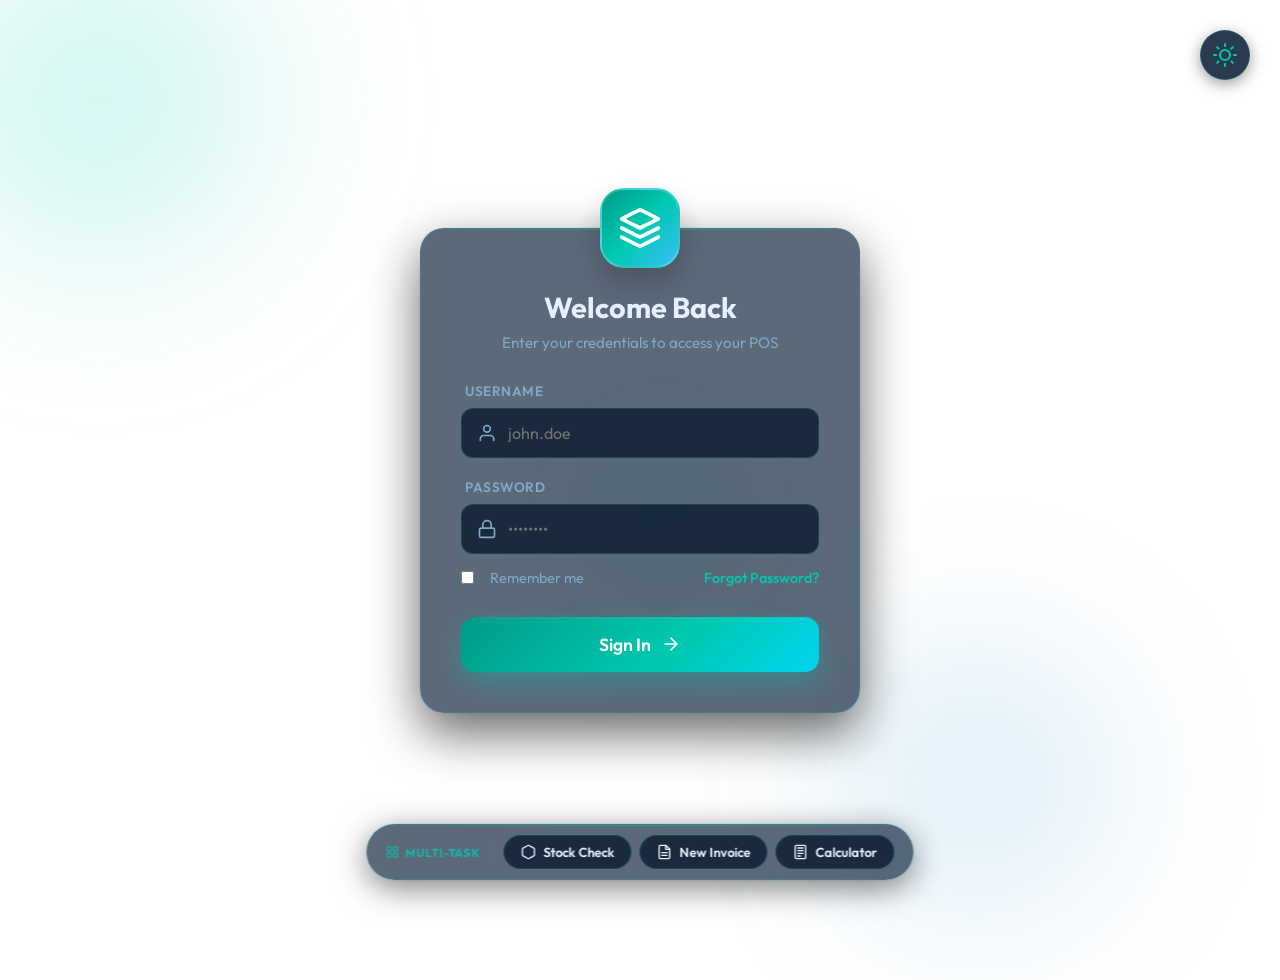
==== commit c0670efa: "feat: introduce multitasking floating panels for stock checking, quick invoicing, and calculator acc" ====
--- a/index.html
+++ b/index.html
@@ -106,14 +106,6 @@
     <!-- Menu View -->
     <div id="menu-view" class="view">
         <aside class="sidebar glass-panel-soft">
-            <div class="search-container">
-                <svg class="search-icon" width="18" height="18" viewBox="0 0 24 24" fill="none" stroke="currentColor"
-                    stroke-width="2" stroke-linecap="round" stroke-linejoin="round">
-                    <circle cx="11" cy="11" r="8"></circle>
-                    <line x1="21" y1="21" x2="16.65" y2="16.65"></line>
-                </svg>
-                <input type="text" placeholder="Search..." class="search-bar glass-input">
-            </div>
 
             <div class="nav-tree-container glass-panel-inner">
                 <div class="nav-tree">
@@ -170,45 +162,28 @@
                             </button>
                         </div>
                         <div class="tree-children">
+
                             <div class="tree-node">
                                 <div class="tree-content">
                                     <span class="branch-icon nested">↳</span>
-                                    <span class="tree-title">Categories</span>
+                                    <span class="tree-title">Stock In/Out</span>
                                 </div>
                             </div>
                             <div class="tree-node">
                                 <div class="tree-content">
                                     <span class="branch-icon nested">↳</span>
-                                    <span class="tree-title">Products</span>
+                                    <span class="tree-title">GRN History</span>
                                 </div>
                             </div>
                             <div class="tree-node">
                                 <div class="tree-content">
                                     <span class="branch-icon nested">↳</span>
-                                    <span class="tree-title">Stock In/Out</span>
-                                </div>
-                            </div>
-                            <div class="tree-node">
-                                <div class="tree-content">
-                                    <span class="branch-icon nested">↳</span>
-                                    <span class="tree-title">GRN History</span>
-                                </div>
-                            </div>
-                            <div class="tree-node">
-                                <div class="tree-content">
-                                    <span class="branch-icon nested">↳</span>
                                     <span class="tree-title">Purchase Returns</span>
                                 </div>
                             </div>
                         </div>
                     </div>
 
-                    <!-- Root: Customers -->
-                    <div class="tree-node is-root">
-                        <div class="tree-content">
-                            <span class="tree-title">Customers</span>
-                        </div>
-                    </div>
 
                     <!-- Root: Reports -->
                     <div class="tree-node is-root expanded">
@@ -230,9 +205,15 @@
                                 </div>
                             </div>
                             <div class="tree-node">
-                                <div class="tree-content" data-report="tax_liability">
-                                    <span class="branch-icon nested">↳</span>
-                                    <span class="tree-title">Tax Liability Report</span>
+                                <div class="tree-content" data-report="tax_output">
+                                    <span class="branch-icon nested">↳</span>
+                                    <span class="tree-title">Output Tax (Sales Tax)</span>
+                                </div>
+                            </div>
+                            <div class="tree-node">
+                                <div class="tree-content" data-report="tax_input">
+                                    <span class="branch-icon nested">↳</span>
+                                    <span class="tree-title">Input Tax (Purchase Tax)</span>
                                 </div>
                             </div>
                             <div class="tree-node">
@@ -266,9 +247,33 @@
                                 </div>
                             </div>
                             <div class="tree-node">
+                                <div class="tree-content" data-report="item_ledger">
+                                    <span class="branch-icon nested">↳</span>
+                                    <span class="tree-title">Item Ledger / Stock Check</span>
+                                </div>
+                            </div>
+                            <div class="tree-node">
                                 <div class="tree-content" data-report="profit_loss">
                                     <span class="branch-icon nested">↳</span>
                                     <span class="tree-title">Profit & Loss</span>
+                                </div>
+                            </div>
+                            <div class="tree-node">
+                                <div class="tree-content" data-report="pending_debtors">
+                                    <span class="branch-icon nested">↳</span>
+                                    <span class="tree-title">Pending Debit Summary</span>
+                                </div>
+                            </div>
+                            <div class="tree-node">
+                                <div class="tree-content" data-report="pending_creditors">
+                                    <span class="branch-icon nested">↳</span>
+                                    <span class="tree-title">Pending Credit Summary</span>
+                                </div>
+                            </div>
+                            <div class="tree-node">
+                                <div class="tree-content" data-report="payment_summary">
+                                    <span class="branch-icon nested">↳</span>
+                                    <span class="tree-title">Overall Payment Summary</span>
                                 </div>
                             </div>
                         </div>
@@ -297,42 +302,28 @@
 
         <main class="main-content">
             <!-- Dashboard View -->
-            <div id="dashboard-view" class="content-view action-panel glass-panel active">
-                <!-- Quick Action 1: Point of Sale -->
-                <div class="feature-item group">
-                    <button class="feature-btn glass-btn-round">
-                        <svg width="36" height="36" viewBox="0 0 24 24" fill="none" stroke="currentColor"
-                            stroke-width="1.5" stroke-linecap="round" stroke-linejoin="round">
-                            <rect x="4" y="4" width="16" height="16" rx="2" ry="2"></rect>
-                            <rect x="9" y="9" width="6" height="6"></rect>
-                            <line x1="9" y1="1" x2="9" y2="4"></line>
-                            <line x1="15" y1="1" x2="15" y2="4"></line>
-                            <line x1="9" y1="20" x2="9" y2="23"></line>
-                            <line x1="15" y1="20" x2="15" y2="23"></line>
-                            <line x1="20" y1="9" x2="23" y2="9"></line>
-                            <line x1="20" y1="14" x2="23" y2="14"></line>
-                            <line x1="1" y1="9" x2="4" y2="9"></line>
-                            <line x1="1" y1="14" x2="4" y2="14"></line>
-                        </svg>
-                    </button>
-                    <span class="feature-label">Point of Sale</span>
-                </div>
-
-                <!-- Quick Action 2: Add Product -->
-                <div class="feature-item group" id="add-product-btn">
-                    <button class="feature-btn glass-btn-round">
-                        <svg width="36" height="36" viewBox="0 0 24 24" fill="none" stroke="currentColor"
-                            stroke-width="1.5" stroke-linecap="round" stroke-linejoin="round">
-                            <path
-                                d="M21 16V8a2 2 0 0 0-1-1.73l-7-4a2 2 0 0 0-2 0l-7 4A2 2 0 0 0 3 8v8a2 2 0 0 0 1 1.73l7 4a2 2 0 0 0 2 0l7-4A2 2 0 0 0 21 16z">
-                            </path>
-                            <polyline points="3.27 6.96 12 12.01 20.73 6.96"></polyline>
-                            <line x1="12" y1="22.08" x2="12" y2="12"></line>
-                        </svg>
-                    </button>
-                    <span class="feature-label">Add Product</span>
-                </div>
-
+            <div id="dashboard-view" class="content-view active" style="flex-direction: column; gap: 25px; padding: 0; background: transparent; border: none; box-shadow: none;">
+                
+                <div class="glass-panel" style="padding: 24px 30px; border-radius: 24px; display: flex; gap: 20px; align-items: flex-end; flex-wrap: wrap;">
+                    <div class="input-group" style="flex: 2; margin: 0; min-width: 250px;">
+                        <label style="font-weight: 600; color: var(--text-primary); margin-bottom: 10px; font-size: 1rem;"><span style="color:var(--input-focus); margin-right:6px;">⚡</span> Quick Stock Check</label>
+                        <div class="autocomplete-wrapper" style="width: 100%;">
+                            <input type="text" id="dash-part-search" placeholder="Type Part No. or Name..." class="glass-input" autocomplete="off" style="width: 100%; height: 56px; font-size: 1.1rem; border-radius: 14px;">
+                            <div id="dash-part-dropdown" class="dropdown-content"></div>
+                        </div>
+                    </div>
+                    <div class="input-group" style="flex: 1; margin: 0; min-width: 150px;">
+                        <label style="margin-bottom: 10px; font-size: 0.95rem;">Availability</label>
+                        <input type="text" id="dash-stock-qty" class="glass-input" style="height: 56px; background: rgba(16, 185, 129, 0.1); border-color: rgba(16, 185, 129, 0.2); color: #10B981; font-weight: 800; font-size: 1.4rem; text-align: center; border-radius: 14px;" disabled value="-">
+                    </div>
+                    <div class="input-group" style="flex: 1; margin: 0; min-width: 150px;">
+                        <label style="margin-bottom: 10px; font-size: 0.95rem;">Price</label>
+                        <input type="text" id="dash-stock-price" class="glass-input" style="height: 56px; background: rgba(56, 189, 248, 0.1); border-color: rgba(56, 189, 248, 0.2); color: #38BDF8; font-weight: 800; font-size: 1.4rem; text-align: center; border-radius: 14px;" disabled value="-">
+                    </div>
+                </div>
+
+                <div class="action-panel glass-panel" style="width: 100%; gap: 20px; padding: 30px; display: flex; flex-wrap: wrap; justify-content: flex-start;">
+                    <!-- Quick Actions -->
                 <!-- Quick Action 3: New Invoice -->
                 <div class="feature-item group" id="new-invoice-btn">
                     <button class="feature-btn glass-btn-round">
@@ -348,18 +339,18 @@
                     <span class="feature-label">New Invoice</span>
                 </div>
 
-                <!-- Quick Action 4: Customers -->
-                <div class="feature-item group">
+                <!-- Quick Action: Backup & Restore -->
+                <div class="feature-item group" id="backup-restore-btn">
                     <button class="feature-btn glass-btn-round">
                         <svg width="36" height="36" viewBox="0 0 24 24" fill="none" stroke="currentColor"
                             stroke-width="1.5" stroke-linecap="round" stroke-linejoin="round">
-                            <path d="M17 21v-2a4 4 0 0 0-4-4H5a4 4 0 0 0-4 4v2"></path>
-                            <circle cx="9" cy="7" r="4"></circle>
-                            <path d="M23 21v-2a4 4 0 0 0-3-3.87"></path>
-                            <path d="M16 3.13a4 4 0 0 1 0 7.75"></path>
+                            <path d="M21 2v6h-6"></path>
+                            <path d="M3 12a9 9 0 1 0 9-9 9.75 9.75 0 0 0-6.74 2.74L3 8"></path>
+                            <path d="M3 22v-6h6"></path>
+                            <path d="M21 12a9 9 0 1 0-9 9 9.75 9.75 0 0 0 6.74-2.74L21 16"></path>
                         </svg>
                     </button>
-                    <span class="feature-label">Customers</span>
+                    <span class="feature-label">Backup & Restore</span>
                 </div>
 
                 <!-- Quick Action 5: Daily Summary -->
@@ -389,6 +380,7 @@
                     <span class="feature-label">Settings</span>
                 </div>
             </div>
+            </div>
 
             <!-- Invoice View -->
             <div id="invoice-view" class="content-view invoice-panel glass-panel">
@@ -434,7 +426,9 @@
                     <input type="number" id="entry-qty" placeholder="Qty" step="1" class="glass-input num-input"
                         style="flex: 0.5;" disabled>
                     <input type="number" id="entry-price" placeholder="Price" step="0.01" class="glass-input num-input"
-                        style="flex: 1;" disabled>
+                        style="flex: 0.8;" disabled>
+                    <input type="number" id="entry-discount" placeholder="Disc." step="0.01" class="glass-input num-input"
+                        style="flex: 0.8;" disabled>
                     <button id="add-entry-btn" class="add-item-btn glass-btn-soft" style="align-self: center;"
                         disabled>Add (Enter)</button>
                 </div>
@@ -446,6 +440,7 @@
                             <th>Item Name</th>
                             <th width="80">Qty</th>
                             <th width="120">Price</th>
+                            <th width="100">Disc.</th>
                             <th width="120">Total</th>
                             <th width="50"></th>
                         </tr>
@@ -459,6 +454,10 @@
                     <div class="summary-row">
                         <span>Subtotal:</span>
                         <span id="invoice-subtotal">0.00</span>
+                    </div>
+                    <div class="summary-row" style="margin: 5px 0;">
+                        <span>Bill Discount (-):</span>
+                        <input type="number" id="invoice-bill-discount" class="glass-input num-input" value="0.00" step="0.01" style="width: 100px; height: 35px; text-align: right;">
                     </div>
                     <div class="summary-row" id="tax-row" style="display: none;">
                         <span>Tax (18%):</span>
@@ -529,7 +528,9 @@
                     <input type="number" id="grn-entry-qty" placeholder="Qty" step="1" class="glass-input num-input"
                         style="flex: 0.5;" disabled>
                     <input type="number" id="grn-entry-cost" placeholder="Unit Cost" step="0.01" class="glass-input num-input"
-                        style="flex: 1;" disabled>
+                        style="flex: 0.8;" disabled>
+                    <input type="number" id="grn-entry-discount" placeholder="Disc." step="0.01" class="glass-input num-input"
+                        style="flex: 0.8;" disabled>
                     <button id="grn-add-btn" class="add-item-btn glass-btn-soft" style="align-self: center;" disabled>Add (Enter)</button>
                 </div>
 
@@ -539,10 +540,11 @@
                         <tr>
                             <th>Part No</th>
                             <th>Item Name</th>
-                            <th width="80">Qty</th>
-                            <th width="130">Unit Cost</th>
-                            <th width="130">Total Cost</th>
-                            <th width="50"></th>
+                            <th width="70">Qty</th>
+                            <th width="110">Unit Cost</th>
+                            <th width="100">Disc.</th>
+                            <th width="110">Total Cost</th>
+                            <th width="40"></th>
                         </tr>
                     </thead>
                     <tbody id="grn-items">
@@ -555,6 +557,10 @@
                     <div class="summary-row">
                         <span>Subtotal:</span>
                         <span id="grn-subtotal">0.00</span>
+                    </div>
+                    <div class="summary-row" style="margin: 5px 0;">
+                        <span>Bill Discount (-):</span>
+                        <input type="number" id="grn-bill-discount" class="glass-input num-input" value="0.00" step="0.01" style="width: 100px; height: 35px; text-align: right;">
                     </div>
                     <div class="summary-row total-row">
                         <span>Total Cost:</span>
@@ -631,6 +637,21 @@
                     <button class="login-btn" style="padding: 0 20px; border-radius: 10px; width: auto; margin-top: 0;">Filter</button>
                 </div>
 
+                <!-- Item Selector for Ledger -->
+                <div id="report-item-selector" style="display: none; margin-bottom: 20px; gap: 15px; flex-wrap: wrap; align-items: flex-end;">
+                    <div class="input-group" style="flex: 2; min-width: 250px;">
+                        <label>Select Item for Ledger</label>
+                        <div class="autocomplete-wrapper" style="width: 100%;">
+                            <input type="text" id="report-item-search" placeholder="Search Part No. or Name..." class="glass-input" autocomplete="off" style="width: 100%; height: 48px;">
+                            <div id="report-item-dropdown" class="dropdown-content"></div>
+                        </div>
+                    </div>
+                    <div class="input-group" style="flex: 1; min-width: 150px;">
+                        <label>Current Stock Availability</label>
+                        <input type="text" id="ledger-stock-display" class="glass-input" style="height: 48px; background: rgba(16, 185, 129, 0.1); color: #10B981; font-weight: bold; text-align: center;" disabled>
+                    </div>
+                </div>
+
                 <!-- Debtor Selector (only shown for Accounts Payable Summary) -->
                 <div id="report-debtor-selector" style="display: none; margin-bottom: 20px;">
                     <select id="debtor-select" class="glass-input custom-select">
@@ -708,7 +729,412 @@
         </div>
     </div>
 
-    <script src="script.js?v=5"></script>
+    <div id="print-overlay" class="print-only"></div>
+
+    <!-- =============================================
+         MULTITASK FLOATING TASKBAR
+    ============================================= -->
+    <div id="multitask-bar" class="multitask-bar glass-panel">
+        <div class="multitask-bar-label">
+            <svg width="14" height="14" viewBox="0 0 24 24" fill="none" stroke="currentColor" stroke-width="2" stroke-linecap="round" stroke-linejoin="round"><rect x="3" y="3" width="7" height="7"/><rect x="14" y="3" width="7" height="7"/><rect x="3" y="14" width="7" height="7"/><rect x="14" y="14" width="7" height="7"/></svg>
+            Multi-Task
+        </div>
+        <div class="multitask-actions">
+            <button class="mt-launch-btn" id="mt-stock-check-btn" title="Open Stock Check Panel" onclick="openFloatPanel('stock-check-panel')">
+                <svg width="16" height="16" viewBox="0 0 24 24" fill="none" stroke="currentColor" stroke-width="2" stroke-linecap="round" stroke-linejoin="round"><path d="M21 16V8a2 2 0 0 0-1-1.73l-7-4a2 2 0 0 0-2 0l-7 4A2 2 0 0 0 3 8v8a2 2 0 0 0 1 1.73l7 4a2 2 0 0 0 2 0l7-4A2 2 0 0 0 21 16z"/></svg>
+                Stock Check
+            </button>
+            <button class="mt-launch-btn mt-invoice" id="mt-invoice-btn" title="Open Quick Invoice Panel" onclick="openFloatPanel('quick-invoice-panel')">
+                <svg width="16" height="16" viewBox="0 0 24 24" fill="none" stroke="currentColor" stroke-width="2" stroke-linecap="round" stroke-linejoin="round"><path d="M14 2H6a2 2 0 0 0-2 2v16a2 2 0 0 0 2 2h12a2 2 0 0 0 2-2V8z"/><polyline points="14 2 14 8 20 8"/><line x1="16" y1="13" x2="8" y2="13"/><line x1="16" y1="17" x2="8" y2="17"/></svg>
+                New Invoice
+            </button>
+            <button class="mt-launch-btn mt-calc" title="Open Quick Calculator" onclick="openFloatPanel('calc-panel')">
+                <svg width="16" height="16" viewBox="0 0 24 24" fill="none" stroke="currentColor" stroke-width="2" stroke-linecap="round" stroke-linejoin="round"><rect x="4" y="2" width="16" height="20" rx="2"/><line x1="8" y1="6" x2="16" y2="6"/><line x1="8" y1="10" x2="16" y2="10"/><line x1="8" y1="14" x2="16" y2="14"/><line x1="8" y1="18" x2="12" y2="18"/></svg>
+                Calculator
+            </button>
+        </div>
+    </div>
+
+    <!-- =============================================
+         FLOATING PANEL: STOCK CHECK
+    ============================================= -->
+    <div id="stock-check-panel" class="float-panel glass-panel" style="top:80px; right:30px; width:380px;">
+        <div class="float-panel-header" onmousedown="startDrag(event,'stock-check-panel')">
+            <div class="float-panel-title">
+                <svg width="15" height="15" viewBox="0 0 24 24" fill="none" stroke="currentColor" stroke-width="2" stroke-linecap="round" stroke-linejoin="round"><path d="M21 16V8a2 2 0 0 0-1-1.73l-7-4a2 2 0 0 0-2 0l-7 4A2 2 0 0 0 3 8v8a2 2 0 0 0 1 1.73l7 4a2 2 0 0 0 2 0l7-4A2 2 0 0 0 21 16z"/></svg>
+                Stock Check
+            </div>
+            <div class="float-panel-controls">
+                <button class="fp-ctrl-btn fp-min" onclick="minimizeFloatPanel('stock-check-panel')" title="Minimize">─</button>
+                <button class="fp-ctrl-btn fp-close" onclick="closeFloatPanel('stock-check-panel')" title="Close">✕</button>
+            </div>
+        </div>
+        <div class="float-panel-body" id="stock-check-panel-body">
+            <div style="margin-bottom: 12px;">
+                <label class="fp-label">Search Part No. or Name</label>
+                <div class="autocomplete-wrapper" style="width:100%;">
+                    <input type="text" id="fp-part-search" placeholder="e.g. BRK-001 or Brake Pad..." class="glass-input fp-input" autocomplete="off">
+                    <div id="fp-part-dropdown" class="dropdown-content"></div>
+                </div>
+            </div>
+            <div id="fp-stock-result" class="fp-stock-result" style="display:none;">
+                <div class="fp-result-row">
+                    <div class="fp-result-card fp-card-green">
+                        <div class="fp-result-label">Available Stock</div>
+                        <div class="fp-result-value" id="fp-stock-qty">-</div>
+                    </div>
+                    <div class="fp-result-card fp-card-blue">
+                        <div class="fp-result-label">Selling Price</div>
+                        <div class="fp-result-value" id="fp-stock-price">-</div>
+                    </div>
+                </div>
+                <div class="fp-result-item-name" id="fp-stock-name"></div>
+            </div>
+            <div id="fp-stock-empty" class="fp-empty-state">
+                <svg width="32" height="32" viewBox="0 0 24 24" fill="none" stroke="currentColor" stroke-width="1.5" opacity="0.3"><path d="M21 16V8a2 2 0 0 0-1-1.73l-7-4a2 2 0 0 0-2 0l-7 4A2 2 0 0 0 3 8v8a2 2 0 0 0 1 1.73l7 4a2 2 0 0 0 2 0l7-4A2 2 0 0 0 21 16z"/></svg>
+                <span>Type to search stock</span>
+            </div>
+        </div>
+    </div>
+
+    <!-- =============================================
+         FLOATING PANEL: QUICK INVOICE LAUNCHER
+    ============================================= -->
+    <div id="quick-invoice-panel" class="float-panel glass-panel" style="top:80px; right:430px; width:340px;">
+        <div class="float-panel-header" onmousedown="startDrag(event,'quick-invoice-panel')">
+            <div class="float-panel-title">
+                <svg width="15" height="15" viewBox="0 0 24 24" fill="none" stroke="currentColor" stroke-width="2" stroke-linecap="round" stroke-linejoin="round"><path d="M14 2H6a2 2 0 0 0-2 2v16a2 2 0 0 0 2 2h12a2 2 0 0 0 2-2V8z"/><polyline points="14 2 14 8 20 8"/></svg>
+                Quick Invoice
+            </div>
+            <div class="float-panel-controls">
+                <button class="fp-ctrl-btn fp-min" onclick="minimizeFloatPanel('quick-invoice-panel')" title="Minimize">─</button>
+                <button class="fp-ctrl-btn fp-close" onclick="closeFloatPanel('quick-invoice-panel')" title="Close">✕</button>
+            </div>
+        </div>
+        <div class="float-panel-body" id="quick-invoice-panel-body">
+            <p style="font-size:0.82rem; color:var(--text-secondary); margin-bottom:14px; line-height:1.5;">Create a new invoice without leaving your current view.</p>
+            
+            <div style="margin-bottom: 10px;">
+                <label class="fp-label">Customer</label>
+                <select id="fp-customer" class="glass-input custom-select fp-input"></select>
+            </div>
+            <div style="margin-bottom: 10px;">
+                <label class="fp-label">Payment</label>
+                <select id="fp-payment" class="glass-input custom-select fp-input">
+                    <option value="cash">Cash</option>
+                    <option value="credit">Credit</option>
+                </select>
+            </div>
+            <div style="margin-bottom: 12px; display:flex; align-items:center; gap:8px;">
+                <input type="checkbox" id="fp-tax-reg" style="width:16px;height:16px;">
+                <label for="fp-tax-reg" style="font-size:0.82rem; color:var(--text-secondary); cursor:pointer;">Tax Registered (18% VAT)</label>
+            </div>
+
+            <div style="margin-bottom:10px;">
+                <label class="fp-label">Add Item</label>
+                <div class="autocomplete-wrapper" style="width:100%;">
+                    <input type="text" id="fp-item-search" placeholder="Search part..." class="glass-input fp-input" autocomplete="off">
+                    <div id="fp-item-dropdown" class="dropdown-content"></div>
+                </div>
+            </div>
+            <div style="display:grid; grid-template-columns:1fr 1fr; gap:8px; margin-bottom:10px;">
+                <div>
+                    <label class="fp-label">Qty</label>
+                    <input type="number" id="fp-qty" class="glass-input fp-input" placeholder="1" min="1" disabled>
+                </div>
+                <div>
+                    <label class="fp-label">Price</label>
+                    <input type="number" id="fp-price" class="glass-input fp-input" placeholder="0.00" disabled>
+                </div>
+            </div>
+            <button id="fp-add-item-btn" class="fp-action-btn" disabled onclick="fpAddItem()" style="margin-bottom:12px;">+ Add Item</button>
+
+            <div id="fp-items-list" style="margin-bottom:12px; max-height:140px; overflow-y:auto;"></div>
+
+            <div class="fp-summary">
+                <div class="fp-sum-row"><span>Subtotal</span><span id="fp-subtotal">0.00</span></div>
+                <div class="fp-sum-row fp-total-row"><span>TOTAL</span><span id="fp-total">0.00</span></div>
+            </div>
+
+            <button class="fp-action-btn fp-save-btn" onclick="fpSaveInvoice()" style="margin-top:12px;">
+                <svg width="14" height="14" viewBox="0 0 24 24" fill="none" stroke="currentColor" stroke-width="2.5" stroke-linecap="round" stroke-linejoin="round" style="margin-right:6px;"><polyline points="6 9 6 2 18 2 18 9"/><path d="M6 18H4a2 2 0 0 1-2-2v-5a2 2 0 0 1 2-2h16a2 2 0 0 1 2 2v5a2 2 0 0 1-2 2h-2"/><rect x="6" y="14" width="12" height="8"/></svg>
+                Save & Print Invoice
+            </button>
+        </div>
+    </div>
+
+    <!-- =============================================
+         FLOATING PANEL: CALCULATOR
+    ============================================= -->
+    <div id="calc-panel" class="float-panel glass-panel" style="top:80px; left:30px; width:280px;">
+        <div class="float-panel-header" onmousedown="startDrag(event,'calc-panel')">
+            <div class="float-panel-title">
+                <svg width="15" height="15" viewBox="0 0 24 24" fill="none" stroke="currentColor" stroke-width="2" stroke-linecap="round" stroke-linejoin="round"><rect x="4" y="2" width="16" height="20" rx="2"/><line x1="8" y1="6" x2="16" y2="6"/></svg>
+                Calculator
+            </div>
+            <div class="float-panel-controls">
+                <button class="fp-ctrl-btn fp-min" onclick="minimizeFloatPanel('calc-panel')" title="Minimize">─</button>
+                <button class="fp-ctrl-btn fp-close" onclick="closeFloatPanel('calc-panel')" title="Close">✕</button>
+            </div>
+        </div>
+        <div class="float-panel-body" id="calc-panel-body">
+            <input type="text" id="calc-display" class="calc-display" readonly value="0">
+            <div class="calc-grid">
+                <button class="calc-btn calc-clear" onclick="calcInput('C')">C</button>
+                <button class="calc-btn calc-op" onclick="calcInput('%')">%</button>
+                <button class="calc-btn calc-op" onclick="calcInput('⌫')">⌫</button>
+                <button class="calc-btn calc-op" onclick="calcInput('/')">÷</button>
+                <button class="calc-btn" onclick="calcInput('7')">7</button>
+                <button class="calc-btn" onclick="calcInput('8')">8</button>
+                <button class="calc-btn" onclick="calcInput('9')">9</button>
+                <button class="calc-btn calc-op" onclick="calcInput('*')">×</button>
+                <button class="calc-btn" onclick="calcInput('4')">4</button>
+                <button class="calc-btn" onclick="calcInput('5')">5</button>
+                <button class="calc-btn" onclick="calcInput('6')">6</button>
+                <button class="calc-btn calc-op" onclick="calcInput('-')">−</button>
+                <button class="calc-btn" onclick="calcInput('1')">1</button>
+                <button class="calc-btn" onclick="calcInput('2')">2</button>
+                <button class="calc-btn" onclick="calcInput('3')">3</button>
+                <button class="calc-btn calc-op" onclick="calcInput('+')">+</button>
+                <button class="calc-btn calc-zero" onclick="calcInput('0')">0</button>
+                <button class="calc-btn" onclick="calcInput('.')">.</button>
+                <button class="calc-btn calc-equals" onclick="calcInput('=')">=</button>
+            </div>
+        </div>
+    </div>
+
+    <script src="script.js?v=6"></script>
+    <script>
+    // =============================================
+    //  MULTITASK FLOATING PANEL SYSTEM
+    // =============================================
+
+    // --- Panel open/close/minimize ---
+    function openFloatPanel(id) {
+        const p = document.getElementById(id);
+        if (!p) return;
+        p.style.display = 'flex';
+        p.classList.add('fp-visible');
+        p.classList.remove('fp-minimized');
+        const body = document.getElementById(id + '-body');
+        if (body) body.style.display = '';
+        bringToFront(p);
+        if (id === 'quick-invoice-panel') fpPopulateCustomers();
+    }
+
+    function closeFloatPanel(id) {
+        const p = document.getElementById(id);
+        if (p) { p.classList.remove('fp-visible'); setTimeout(() => p.style.display = 'none', 220); }
+    }
+
+    function minimizeFloatPanel(id) {
+        const p = document.getElementById(id);
+        const body = document.getElementById(id + '-body');
+        if (!p) return;
+        const min = p.classList.toggle('fp-minimized');
+        if (body) body.style.display = min ? 'none' : '';
+    }
+
+    let zTop = 500;
+    function bringToFront(el) { el.style.zIndex = ++zTop; }
+
+    // --- Drag ---
+    let drag = null;
+    function startDrag(e, id) {
+        const p = document.getElementById(id);
+        bringToFront(p);
+        const rect = p.getBoundingClientRect();
+        drag = { el: p, ox: e.clientX - rect.left, oy: e.clientY - rect.top };
+        document.addEventListener('mousemove', doDrag);
+        document.addEventListener('mouseup', stopDrag);
+        e.preventDefault();
+    }
+    function doDrag(e) {
+        if (!drag) return;
+        const nx = e.clientX - drag.ox;
+        const ny = e.clientY - drag.oy;
+        drag.el.style.left = Math.max(0, Math.min(nx, window.innerWidth - 50)) + 'px';
+        drag.el.style.top  = Math.max(0, Math.min(ny, window.innerHeight - 50)) + 'px';
+        drag.el.style.right = 'auto';
+    }
+    function stopDrag() { drag = null; document.removeEventListener('mousemove', doDrag); document.removeEventListener('mouseup', stopDrag); }
+
+    // --- Stock Check Panel ---
+    const fpSearch = document.getElementById('fp-part-search');
+    const fpDropdown = document.getElementById('fp-part-dropdown');
+    if (fpSearch) {
+        fpSearch.addEventListener('input', function() {
+            const q = this.value.trim().toLowerCase();
+            fpDropdown.style.display = 'none';
+            fpDropdown.innerHTML = '';
+            document.getElementById('fp-stock-result').style.display = 'none';
+            document.getElementById('fp-stock-empty').style.display = 'flex';
+            if (q.length < 1) return;
+            const items = JSON.parse(localStorage.getItem('pos_items') || '[]');
+            const matches = items.filter(i => i.name.toLowerCase().includes(q) || (i.partNo||'').toLowerCase().includes(q)).slice(0,8);
+            if (!matches.length) return;
+            matches.forEach(item => {
+                const d = document.createElement('div');
+                d.className = 'dropdown-item';
+                d.innerHTML = `<span class="dropdown-item-title">${item.partNo||''} – ${item.name}</span><span class="dropdown-item-desc" style="color:var(--input-focus);font-weight:700;">Qty: ${item.qty??0}</span>`;
+                d.onclick = () => {
+                    fpSearch.value = `${item.partNo ? item.partNo+' – ' : ''}${item.name}`;
+                    fpDropdown.style.display = 'none';
+                    document.getElementById('fp-stock-qty').textContent = item.qty ?? 0;
+                    document.getElementById('fp-stock-price').textContent = 'LKR ' + parseFloat(item.sellingPrice||0).toLocaleString('en-LK',{minimumFractionDigits:2});
+                    document.getElementById('fp-stock-name').textContent = item.name;
+                    document.getElementById('fp-stock-result').style.display = 'block';
+                    document.getElementById('fp-stock-empty').style.display = 'none';
+                };
+                fpDropdown.appendChild(d);
+            });
+            fpDropdown.style.display = 'block';
+        });
+        document.addEventListener('click', e => { if (!fpSearch.contains(e.target)) fpDropdown.style.display='none'; });
+    }
+
+    // --- Quick Invoice Panel ---
+    let fpItems = [];
+    let fpSelectedItem = null;
+
+    function fpPopulateCustomers() {
+        const sel = document.getElementById('fp-customer');
+        if (!sel) return;
+        const debtors = JSON.parse(localStorage.getItem('pos_debtors') || '[]');
+        sel.innerHTML = '<option value="">Walk-in Customer</option>';
+        debtors.forEach(d => { const o = document.createElement('option'); o.value = d.id||d.name; o.textContent = d.name; sel.appendChild(o); });
+    }
+
+    const fpItemSearch = document.getElementById('fp-item-search');
+    const fpItemDropdown = document.getElementById('fp-item-dropdown');
+    if (fpItemSearch) {
+        fpItemSearch.addEventListener('input', function() {
+            const q = this.value.trim().toLowerCase();
+            fpItemDropdown.style.display = 'none'; fpItemDropdown.innerHTML = '';
+            fpSelectedItem = null;
+            document.getElementById('fp-qty').disabled = true;
+            document.getElementById('fp-price').disabled = true;
+            document.getElementById('fp-add-item-btn').disabled = true;
+            if (q.length < 1) return;
+            const items = JSON.parse(localStorage.getItem('pos_items') || '[]');
+            const matches = items.filter(i => i.name.toLowerCase().includes(q) || (i.partNo||'').toLowerCase().includes(q)).slice(0,8);
+            if (!matches.length) return;
+            matches.forEach(item => {
+                const d = document.createElement('div');
+                d.className = 'dropdown-item';
+                d.innerHTML = `<span class="dropdown-item-title">${item.partNo||''} – ${item.name}</span><span class="dropdown-item-desc">LKR ${parseFloat(item.sellingPrice||0).toFixed(2)}</span>`;
+                d.onclick = () => {
+                    fpSelectedItem = item;
+                    fpItemSearch.value = `${item.partNo ? item.partNo+' – ':'' }${item.name}`;
+                    document.getElementById('fp-price').value = parseFloat(item.sellingPrice||0).toFixed(2);
+                    document.getElementById('fp-qty').value = 1;
+                    document.getElementById('fp-qty').disabled = false;
+                    document.getElementById('fp-price').disabled = false;
+                    document.getElementById('fp-add-item-btn').disabled = false;
+                    fpItemDropdown.style.display = 'none';
+                };
+                fpItemDropdown.appendChild(d);
+            });
+            fpItemDropdown.style.display = 'block';
+        });
+        document.addEventListener('click', e => { if (!fpItemSearch.contains(e.target)) fpItemDropdown.style.display='none'; });
+    }
+
+    function fpAddItem() {
+        if (!fpSelectedItem) return;
+        const qty = parseFloat(document.getElementById('fp-qty').value) || 1;
+        const price = parseFloat(document.getElementById('fp-price').value) || 0;
+        const total = qty * price;
+        fpItems.push({ item: fpSelectedItem, qty, price, total });
+        fpRenderItems();
+        fpItemSearch.value = ''; fpSelectedItem = null;
+        document.getElementById('fp-qty').value = ''; document.getElementById('fp-qty').disabled = true;
+        document.getElementById('fp-price').value = ''; document.getElementById('fp-price').disabled = true;
+        document.getElementById('fp-add-item-btn').disabled = true;
+    }
+
+    function fpRenderItems() {
+        const list = document.getElementById('fp-items-list');
+        let subtotal = 0;
+        list.innerHTML = fpItems.length ? '' : '<div style="font-size:0.78rem;color:var(--text-secondary);text-align:center;padding:8px;">No items added yet</div>';
+        fpItems.forEach((r, i) => {
+            subtotal += r.total;
+            const row = document.createElement('div');
+            row.className = 'fp-item-row';
+            row.innerHTML = `<span class="fp-item-row-name">${r.item.name}</span><span class="fp-item-row-qty">×${r.qty}</span><span class="fp-item-row-total">LKR ${r.total.toFixed(2)}</span><button onclick="fpRemoveItem(${i})" style="background:none;border:none;color:#ef4444;cursor:pointer;font-size:1rem;padding:0 4px;">✕</button>`;
+            list.appendChild(row);
+        });
+        const taxReg = document.getElementById('fp-tax-reg').checked;
+        const tax = taxReg ? subtotal * 0.18 : 0;
+        document.getElementById('fp-subtotal').textContent = 'LKR ' + subtotal.toFixed(2);
+        document.getElementById('fp-total').textContent = 'LKR ' + (subtotal + tax).toFixed(2);
+    }
+
+    function fpRemoveItem(i) { fpItems.splice(i,1); fpRenderItems(); }
+
+    document.getElementById('fp-tax-reg')?.addEventListener('change', fpRenderItems);
+
+    function fpSaveInvoice() {
+        if (!fpItems.length) { alert('Please add at least one item.'); return; }
+        // Delegate to main script's save logic by populating the main invoice form and triggering save
+        // We open the standard invoice flow with items pre-filled
+        const customerSel = document.getElementById('invoice-customer');
+        const fpCust = document.getElementById('fp-customer');
+        const fpPay = document.getElementById('fp-payment');
+        const fpTax = document.getElementById('fp-tax-reg');
+        if (customerSel) customerSel.value = fpCust ? fpCust.value : '';
+        const payTerms = document.getElementById('invoice-payment-terms');
+        if (payTerms) payTerms.value = fpPay ? fpPay.value : 'cash';
+        const taxCb = document.getElementById('tax-registered-checkbox');
+        if (taxCb) { taxCb.checked = fpTax ? fpTax.checked : false; taxCb.dispatchEvent(new Event('change')); }
+        // Navigate to invoice view
+        document.querySelectorAll('.tree-node').forEach(n => n.classList.remove('active'));
+        document.querySelectorAll('.content-view').forEach(v => v.classList.remove('active'));
+        const invView = document.getElementById('invoice-view');
+        if (invView) { invView.classList.add('active'); if (typeof initNewInvoice === 'function') initNewInvoice(); }
+        // Add items to invoice
+        setTimeout(() => {
+            fpItems.forEach(r => {
+                window._fpPendingItems = window._fpPendingItems || [];
+                window._fpPendingItems.push(r);
+            });
+            if (typeof addFpItemsToInvoice === 'function') addFpItemsToInvoice();
+            else { fpItems.forEach(r => { if (typeof addInvoiceRow === 'function') addInvoiceRow(r.item, r.qty, r.price, 0); }); if(typeof recalcInvoice==='function') recalcInvoice(); }
+        }, 150);
+        closeFloatPanel('quick-invoice-panel');
+        fpItems = []; fpRenderItems();
+    }
+
+    // --- Calculator ---
+    let calcExpr = '';
+    function calcInput(v) {
+        const disp = document.getElementById('calc-display');
+        if (v === 'C') { calcExpr = ''; disp.value = '0'; return; }
+        if (v === '⌫') { calcExpr = calcExpr.slice(0,-1) || ''; disp.value = calcExpr || '0'; return; }
+        if (v === '=') {
+            try {
+                let expr = calcExpr.replace(/×/g,'*').replace(/÷/g,'/').replace(/−/g,'-');
+                // Handle % 
+                expr = expr.replace(/(\d+\.?\d*)%/g, '($1/100)');
+                const r = Function('"use strict"; return (' + expr + ')')();
+                calcExpr = isFinite(r) ? String(parseFloat(r.toFixed(10))) : 'Error';
+                disp.value = calcExpr;
+            } catch(e) { disp.value = 'Error'; calcExpr = ''; }
+            return;
+        }
+        if (v === '%') { calcExpr += '%'; }
+        else { calcExpr += v; }
+        disp.value = calcExpr;
+    }
+    document.addEventListener('keydown', function(e) {
+        const calcPanel = document.getElementById('calc-panel');
+        if (!calcPanel || calcPanel.style.display === 'none') return;
+        if ('0123456789.+-*/'.includes(e.key)) { e.stopPropagation(); calcInput(e.key); }
+        else if (e.key === 'Enter' || e.key === '=') calcInput('=');
+        else if (e.key === 'Backspace') calcInput('⌫');
+        else if (e.key === 'Escape') closeFloatPanel('calc-panel');
+    });
+    </script>
 </body>
 
 </html>
--- a/style.css
+++ b/style.css
@@ -1,72 +1,71 @@
 :root {
-    /* --- Light Theme (Default Premium) --- */
-    --bg-gradient: linear-gradient(135deg, #fdfbfb 0%, #ebedee 100%);
-    --card-bg: rgba(255, 255, 255, 0.7);
-    --card-border: rgba(255, 255, 255, 0.5);
-    --card-shadow: 0 20px 40px rgba(0, 0, 0, 0.08);
-
-    --text-primary: #1E293B;
-    --text-secondary: #64748B;
-
-    --input-bg: rgba(255, 255, 255, 0.8);
-    --input-border: rgba(203, 213, 225, 0.6);
-    --input-focus: #3B82F6;
-
-    --btn-primary-bg: linear-gradient(135deg, #3B82F6 0%, #2563EB 100%);
-    --btn-primary-hover: linear-gradient(135deg, #2563EB 0%, #1D4ED8 100%);
-    --btn-primary-shadow: 0 10px 20px rgba(37, 99, 235, 0.3);
-    --btn-text: #FFFFFF;
-
-    --theme-toggle-bg: rgba(255, 255, 255, 0.9);
-    --theme-toggle-color: #F59E0B;
-    /* Sun logic */
-    --theme-toggle-shadow: 0 4px 15px rgba(0, 0, 0, 0.05);
-
-    --tree-active-bg: rgba(59, 130, 246, 0.1);
-    --tree-active-border: #3B82F6;
-    --tree-hover-bg: rgba(255, 255, 255, 0.5);
-
-    --logo-bg: linear-gradient(135deg, #3B82F6, #8B5CF6);
+    /* --- Default Theme: Deep Dark Teal (POS Premium) --- */
+    --bg-gradient: linear-gradient(135deg, #020d1a 0%, #041828 50%, #020f1c 100%);
+    --bg-image: url('C:\\Users\\nawod\\.gemini\\antigravity\\brain\\672e0414-6b64-43fa-8fde-921878309276\\pos_system_bg_1777137701395.png');
+    --card-bg: rgba(5, 25, 50, 0.65);
+    --card-border: rgba(0, 201, 177, 0.18);
+    --card-shadow: 0 20px 50px rgba(0, 0, 0, 0.6), 0 0 0 1px rgba(0,201,177,0.08);
+
+    --text-primary: #E2F0FF;
+    --text-secondary: #7FA8C9;
+
+    --input-bg: rgba(0, 15, 35, 0.7);
+    --input-border: rgba(0, 201, 177, 0.2);
+    --input-focus: #00C9B1;
+
+    --btn-primary-bg: linear-gradient(135deg, #009B87 0%, #00C9B1 60%, #00d4f0 100%);
+    --btn-primary-hover: linear-gradient(135deg, #007d6e 0%, #009B87 100%);
+    --btn-primary-shadow: 0 10px 25px rgba(0, 201, 177, 0.35);
+    --btn-text: #ffffff;
+
+    --theme-toggle-bg: rgba(5, 25, 50, 0.85);
+    --theme-toggle-color: #00C9B1;
+    --theme-toggle-shadow: 0 4px 15px rgba(0, 0, 0, 0.4);
+
+    --tree-active-bg: rgba(0, 201, 177, 0.12);
+    --tree-active-border: #00C9B1;
+    --tree-hover-bg: rgba(0, 201, 177, 0.06);
+
+    --logo-bg: linear-gradient(135deg, #009B87, #00C9B1, #38BDF8);
 
     /* Decoration Shapes */
-    --shape-1: #3B82F6;
-    --shape-2: #8B5CF6;
+    --shape-1: #00C9B1;
+    --shape-2: #0284C7;
     --shape-3: #10B981;
 }
 
 [data-theme="dark"] {
-    /* --- Dark Theme (High-end Obsidian) --- */
-    --bg-gradient: linear-gradient(135deg, #0f172a 0%, #1e1e2f 100%);
-    --card-bg: rgba(30, 41, 59, 0.6);
-    --card-border: rgba(255, 255, 255, 0.08);
-    --card-shadow: 0 20px 40px rgba(0, 0, 0, 0.4);
-
-    --text-primary: #F8FAFC;
-    --text-secondary: #94A3B8;
-
-    --input-bg: rgba(15, 23, 42, 0.6);
-    --input-border: rgba(255, 255, 255, 0.1);
-    --input-focus: #38BDF8;
-
-    --btn-primary-bg: linear-gradient(135deg, #38BDF8 0%, #0284C7 100%);
-    --btn-primary-hover: linear-gradient(135deg, #0284C7 0%, #0369A1 100%);
-    --btn-primary-shadow: 0 10px 20px rgba(2, 132, 199, 0.3);
-    --btn-text: #FFFFFF;
-
-    --theme-toggle-bg: rgba(30, 41, 59, 0.9);
-    --theme-toggle-color: #E2E8F0;
-    /* Moon logic */
-    --theme-toggle-shadow: 0 4px 15px rgba(0, 0, 0, 0.3);
-
-    --tree-active-bg: rgba(56, 189, 248, 0.15);
-    --tree-active-border: #38BDF8;
-    --tree-hover-bg: rgba(255, 255, 255, 0.05);
-
-    --logo-bg: linear-gradient(135deg, #38BDF8, #818CF8);
-
-    /* Decoration Shapes (muted for dark mode) */
-    --shape-1: #0284C7;
-    --shape-2: #4338CA;
+    /* --- Dark Mode: Same Deep Teal (already dark by default) --- */
+    --bg-gradient: linear-gradient(135deg, #010a14 0%, #021020 100%);
+    --card-bg: rgba(2, 18, 38, 0.75);
+    --card-border: rgba(0, 201, 177, 0.15);
+    --card-shadow: 0 20px 50px rgba(0, 0, 0, 0.7);
+
+    --text-primary: #E2F0FF;
+    --text-secondary: #6A97B8;
+
+    --input-bg: rgba(0, 10, 25, 0.8);
+    --input-border: rgba(0, 201, 177, 0.15);
+    --input-focus: #00E5CC;
+
+    --btn-primary-bg: linear-gradient(135deg, #007d6e 0%, #00C9B1 100%);
+    --btn-primary-hover: linear-gradient(135deg, #006058 0%, #009B87 100%);
+    --btn-primary-shadow: 0 10px 25px rgba(0, 201, 177, 0.3);
+    --btn-text: #ffffff;
+
+    --theme-toggle-bg: rgba(2, 18, 38, 0.9);
+    --theme-toggle-color: #00E5CC;
+    --theme-toggle-shadow: 0 4px 15px rgba(0, 0, 0, 0.5);
+
+    --tree-active-bg: rgba(0, 201, 177, 0.10);
+    --tree-active-border: #00E5CC;
+    --tree-hover-bg: rgba(0, 201, 177, 0.05);
+
+    --logo-bg: linear-gradient(135deg, #007d6e, #00C9B1);
+
+    /* Decoration Shapes */
+    --shape-1: #009B87;
+    --shape-2: #0369A1;
     --shape-3: #059669;
 }
 
@@ -82,6 +81,10 @@
     width: 100%;
     height: 100%;
     background: var(--bg-gradient);
+    background-image: var(--bg-image);
+    background-size: cover;
+    background-position: center;
+    background-attachment: fixed;
     color: var(--text-primary);
     overflow: hidden;
     transition: background 0.6s ease, color 0.6s ease;
@@ -98,29 +101,32 @@
 }
 
 .shape-1 {
+    width: 500px;
+    height: 500px;
+    background: radial-gradient(circle, var(--shape-1), transparent 70%);
+    top: -150px;
+    left: -150px;
+    opacity: 0.25;
+}
+
+.shape-2 {
     width: 400px;
     height: 400px;
-    background-color: var(--shape-1);
-    top: -100px;
-    left: -100px;
-}
-
-.shape-2 {
+    background: radial-gradient(circle, var(--shape-2), transparent 70%);
+    bottom: -80px;
+    right: 8%;
+    animation-delay: -5s;
+    opacity: 0.2;
+}
+
+.shape-3 {
     width: 300px;
     height: 300px;
-    background-color: var(--shape-2);
-    bottom: -50px;
-    right: 10%;
-    animation-delay: -5s;
-}
-
-.shape-3 {
-    width: 250px;
-    height: 250px;
-    background-color: var(--shape-3);
+    background: radial-gradient(circle, var(--shape-3), transparent 70%);
     top: 40%;
     left: 40%;
     animation-delay: -10s;
+    opacity: 0.15;
 }
 
 @keyframes drift {
@@ -199,17 +205,28 @@
 /* Glass Panels */
 .glass-panel {
     background: var(--card-bg);
-    backdrop-filter: blur(20px);
-    -webkit-backdrop-filter: blur(20px);
+    backdrop-filter: blur(24px) saturate(1.5);
+    -webkit-backdrop-filter: blur(24px) saturate(1.5);
     border: 1px solid var(--card-border);
-    box-shadow: var(--card-shadow);
+    box-shadow: var(--card-shadow), inset 0 1px 0 rgba(0,201,177,0.08);
+    position: relative;
+}
+
+.glass-panel::before {
+    content: '';
+    position: absolute;
+    top: 0; left: 0; right: 0;
+    height: 1px;
+    background: linear-gradient(90deg, transparent, rgba(0,201,177,0.4), transparent);
+    pointer-events: none;
 }
 
 .glass-panel-soft {
     background: var(--card-bg);
     border-right: 1px solid var(--card-border);
-    backdrop-filter: blur(12px);
-    -webkit-backdrop-filter: blur(12px);
+    backdrop-filter: blur(16px) saturate(1.3);
+    -webkit-backdrop-filter: blur(16px) saturate(1.3);
+    box-shadow: inset -1px 0 0 rgba(0,201,177,0.08);
 }
 
 /* =========================================
@@ -330,7 +347,7 @@
 
 .input-wrapper input:focus {
     border-color: var(--input-focus);
-    box-shadow: 0 0 0 4px rgba(59, 130, 246, 0.1);
+    box-shadow: 0 0 0 4px rgba(0, 201, 177, 0.12), 0 0 15px rgba(0, 201, 177, 0.08);
 }
 
 .input-wrapper input:focus+.input-icon,
@@ -434,7 +451,7 @@
 
 .search-bar:focus {
     border-color: var(--input-focus);
-    box-shadow: 0 0 0 4px rgba(59, 130, 246, 0.1);
+    box-shadow: 0 0 0 4px rgba(0, 201, 177, 0.12), 0 0 15px rgba(0, 201, 177, 0.08);
 }
 
 .search-icon {
@@ -492,6 +509,7 @@
     color: var(--tree-active-border);
     border-left: 3px solid var(--tree-active-border);
     font-weight: 600;
+    box-shadow: inset 0 0 12px rgba(0,201,177,0.05);
 }
 
 .branch-icon {
@@ -606,16 +624,18 @@
     align-items: center;
     cursor: pointer;
     color: var(--input-focus);
-    box-shadow: 0 10px 25px rgba(0, 0, 0, 0.05);
+    box-shadow: 0 10px 25px rgba(0, 0, 0, 0.3), inset 0 1px 0 rgba(0,201,177,0.1);
     transition: all 0.4s cubic-bezier(0.175, 0.885, 0.32, 1.275);
+    position: relative;
+    overflow: hidden;
 }
 
 .feature-item:hover .feature-btn {
     transform: translateY(-8px) scale(1.05);
-    box-shadow: 0 20px 35px rgba(0, 0, 0, 0.1);
+    box-shadow: 0 20px 40px rgba(0, 201, 177, 0.25), 0 0 20px rgba(0,201,177,0.15);
     background: var(--logo-bg);
     color: white;
-    border-color: transparent;
+    border-color: rgba(0,201,177,0.4);
 }
 
 .feature-item:active .feature-btn {
@@ -1106,9 +1126,9 @@
     max-width: 380px;
 }
 
-.pos-toast.success { border-left: 4px solid #10B981; }
-.pos-toast.error   { border-left: 4px solid #EF4444; }
-.pos-toast.info    { border-left: 4px solid var(--input-focus); }
+.pos-toast.success { border-left: 4px solid #10B981; box-shadow: 0 20px 40px rgba(0,0,0,0.4), 0 0 15px rgba(16,185,129,0.15); }
+.pos-toast.error   { border-left: 4px solid #EF4444; box-shadow: 0 20px 40px rgba(0,0,0,0.4), 0 0 15px rgba(239,68,68,0.15); }
+.pos-toast.info    { border-left: 4px solid var(--input-focus); box-shadow: 0 20px 40px rgba(0,0,0,0.4), 0 0 15px rgba(0,201,177,0.15); }
 
 @keyframes toastIn {
     from { opacity: 0; transform: translateY(20px) scale(0.95); }
@@ -1150,6 +1170,10 @@
     background: rgba(251, 191, 36, 0.12);
     color: #F59E0B;
 }
+.status-badge.partial {
+    background: rgba(251, 146, 60, 0.12);
+    color: #F97316;
+}
 .status-badge.cash {
     background: rgba(59, 130, 246, 0.1);
     color: #3B82F6;
@@ -1175,9 +1199,521 @@
 }
 .return-qty-input:focus {
     border-color: var(--input-focus) !important;
-    box-shadow: 0 0 0 3px rgba(59, 130, 246, 0.1);
+    box-shadow: 0 0 0 3px rgba(0, 201, 177, 0.12);
 }
 .return-qty-input:disabled {
     opacity: 0.4;
     cursor: not-allowed;
+}
+
+/* =========================================
+   PRINT MEDIA STYLES (Sri Lanka IRD Format)
+========================================= */
+#print-overlay { display: none; }
+
+@media print {
+    /* When specifically printing an invoice */
+    body.print-invoice-mode * {
+        visibility: hidden;
+    }
+    body.print-invoice-mode #print-overlay, 
+    body.print-invoice-mode #print-overlay * {
+        visibility: visible;
+    }
+    body.print-invoice-mode #print-overlay {
+        display: block;
+        position: absolute;
+        left: 0;
+        top: 0;
+        width: 100vw;
+        color: #000;
+        background: #fff;
+        font-family: Arial, sans-serif;
+        padding: 20px;
+    }
+    /* Hide the scrollbars specifically during print if not needed */
+    ::-webkit-scrollbar { display: none; }
+    
+    .print-header {
+        display: flex;
+        justify-content: space-between;
+        border-bottom: 2px solid #000;
+        padding-bottom: 15px;
+        margin-bottom: 15px;
+    }
+    .print-title {
+        font-size: 28px;
+        font-weight: 800;
+        color: #0055AA !important; /* Force color explicitly if browser allows background graphics */
+        margin: 0;
+        letter-spacing: 1px;
+    }
+    .print-subtitle {
+        font-size: 14px;
+        color: #F59E0B !important;
+        font-weight: 600;
+        margin: 4px 0;
+    }
+    .print-address {
+        font-size: 12px;
+        color: #0055AA !important;
+    }
+    .print-tax-label {
+        text-align: center;
+        font-size: 20px;
+        font-weight: bold;
+        margin-top: -10px;
+        margin-bottom: 15px;
+        text-decoration: underline;
+    }
+    
+    .print-boxes-row {
+        display: flex;
+        justify-content: space-between;
+        margin-bottom: 20px;
+    }
+    .print-box {
+        border: 1px solid #000;
+        padding: 10px;
+        font-size: 13px;
+        width: 48%;
+    }
+    .print-box strong {
+        color: #0055AA !important;
+        display: inline-block;
+        width: 100px;
+    }
+    
+    .print-table {
+        width: 100%;
+        border-collapse: collapse;
+        margin-bottom: 20px;
+        font-size: 13px;
+    }
+    .print-table th {
+        background-color: #F59E0B !important;
+        color: #fff !important;
+        padding: 8px;
+        text-align: right;
+        border: 1px solid #000;
+    }
+    .print-table th:nth-child(1), .print-table th:nth-child(3) {
+        text-align: left;
+    }
+    .print-table td {
+        padding: 6px 8px;
+        border-left: 1px solid #000;
+        border-right: 1px solid #000;
+        text-align: right;
+        color: #0055AA !important;
+    }
+    .print-table td:nth-child(1), .print-table td:nth-child(3) {
+        text-align: left;
+    }
+    .print-table tr:last-child td {
+        border-bottom: 1px solid #000;
+    }
+    
+    .print-summary {
+        display: flex;
+        justify-content: flex-end;
+    }
+    .print-summary-table {
+        width: 50%;
+        border-collapse: collapse;
+        font-size: 14px;
+        font-weight: bold;
+    }
+    .print-summary-table td {
+        padding: 6px 10px;
+        border: 1px solid #000;
+        text-align: right;
+        color: #0055AA !important;
+    }
+    .print-summary-table td:first-child {
+        text-align: left;
+    }
+    
+    .print-footer {
+        margin-top: 50px;
+        font-size: 12px;
+        color: #0055AA !important;
+    }
+    .print-signatures {
+        display: flex;
+        justify-content: space-between;
+        margin-top: 60px;
+    }
+    .print-signature-line {
+        border-top: 1px dashed #0055AA;
+        width: 200px;
+        text-align: center;
+        padding-top: 5px;
+    }
+}
+
+/* =========================================
+   MULTITASK TASKBAR
+========================================= */
+.multitask-bar {
+    position: fixed;
+    bottom: 20px;
+    left: 50%;
+    transform: translateX(-50%);
+    z-index: 400;
+    display: flex;
+    align-items: center;
+    gap: 10px;
+    padding: 10px 18px;
+    border-radius: 50px;
+    backdrop-filter: blur(24px) saturate(1.5);
+    -webkit-backdrop-filter: blur(24px) saturate(1.5);
+    background: var(--card-bg);
+    border: 1px solid var(--card-border);
+    box-shadow: 0 8px 32px rgba(0,0,0,0.5), 0 0 0 1px rgba(0,201,177,0.1), inset 0 1px 0 rgba(0,201,177,0.1);
+    user-select: none;
+}
+
+.multitask-bar-label {
+    display: flex;
+    align-items: center;
+    gap: 6px;
+    font-size: 0.72rem;
+    font-weight: 700;
+    text-transform: uppercase;
+    letter-spacing: 0.08em;
+    color: var(--input-focus);
+    padding-right: 12px;
+    border-right: 1px solid var(--card-border);
+    opacity: 0.8;
+}
+
+.multitask-actions {
+    display: flex;
+    align-items: center;
+    gap: 8px;
+}
+
+.mt-launch-btn {
+    display: flex;
+    align-items: center;
+    gap: 7px;
+    padding: 8px 16px;
+    border-radius: 30px;
+    border: 1px solid var(--card-border);
+    background: var(--input-bg);
+    color: var(--text-primary);
+    font-size: 0.82rem;
+    font-weight: 600;
+    cursor: pointer;
+    transition: all 0.25s ease;
+    white-space: nowrap;
+}
+
+.mt-launch-btn:hover {
+    background: var(--tree-active-bg);
+    border-color: var(--input-focus);
+    color: var(--input-focus);
+    box-shadow: 0 0 14px rgba(0,201,177,0.15);
+    transform: translateY(-2px);
+}
+
+.mt-launch-btn.mt-invoice:hover { color: #38BDF8; border-color: #38BDF8; background: rgba(56,189,248,0.08); box-shadow: 0 0 14px rgba(56,189,248,0.15); }
+.mt-launch-btn.mt-calc:hover { color: #a78bfa; border-color: #a78bfa; background: rgba(167,139,250,0.08); box-shadow: 0 0 14px rgba(167,139,250,0.15); }
+
+/* =========================================
+   FLOATING PANELS
+========================================= */
+.float-panel {
+    position: fixed;
+    display: none;
+    flex-direction: column;
+    border-radius: 18px;
+    overflow: hidden;
+    backdrop-filter: blur(28px) saturate(1.6);
+    -webkit-backdrop-filter: blur(28px) saturate(1.6);
+    background: var(--card-bg);
+    border: 1px solid var(--card-border);
+    box-shadow: 0 24px 60px rgba(0,0,0,0.6), 0 0 0 1px rgba(0,201,177,0.08), inset 0 1px 0 rgba(0,201,177,0.1);
+    min-width: 260px;
+    opacity: 0;
+    transform: scale(0.96) translateY(8px);
+    transition: opacity 0.22s ease, transform 0.22s ease;
+    z-index: 500;
+}
+
+.float-panel.fp-visible {
+    opacity: 1;
+    transform: scale(1) translateY(0);
+}
+
+.float-panel-header {
+    display: flex;
+    align-items: center;
+    justify-content: space-between;
+    padding: 12px 16px;
+    background: rgba(0,201,177,0.06);
+    border-bottom: 1px solid var(--card-border);
+    cursor: grab;
+    user-select: none;
+}
+
+.float-panel-header:active { cursor: grabbing; }
+
+.float-panel-title {
+    display: flex;
+    align-items: center;
+    gap: 8px;
+    font-size: 0.85rem;
+    font-weight: 700;
+    color: var(--input-focus);
+    letter-spacing: 0.02em;
+}
+
+.float-panel-controls {
+    display: flex;
+    gap: 6px;
+}
+
+.fp-ctrl-btn {
+    width: 24px;
+    height: 24px;
+    border-radius: 50%;
+    border: none;
+    cursor: pointer;
+    font-size: 0.7rem;
+    display: flex;
+    align-items: center;
+    justify-content: center;
+    transition: all 0.2s;
+    font-weight: 700;
+}
+
+.fp-min {
+    background: rgba(245,158,11,0.2);
+    color: #F59E0B;
+    border: 1px solid rgba(245,158,11,0.3);
+}
+.fp-min:hover { background: rgba(245,158,11,0.4); }
+
+.fp-close {
+    background: rgba(239,68,68,0.2);
+    color: #EF4444;
+    border: 1px solid rgba(239,68,68,0.3);
+}
+.fp-close:hover { background: rgba(239,68,68,0.4); }
+
+.float-panel-body {
+    padding: 16px;
+    overflow-y: auto;
+    max-height: 70vh;
+}
+
+.float-panel-body::-webkit-scrollbar { width: 4px; }
+.float-panel-body::-webkit-scrollbar-thumb { background: var(--card-border); border-radius: 4px; }
+
+.fp-label {
+    display: block;
+    font-size: 0.75rem;
+    font-weight: 600;
+    color: var(--text-secondary);
+    text-transform: uppercase;
+    letter-spacing: 0.05em;
+    margin-bottom: 6px;
+}
+
+.fp-input {
+    height: 40px !important;
+    font-size: 0.88rem !important;
+    border-radius: 10px !important;
+}
+
+/* Stock Check result cards */
+.fp-stock-result { animation: fadeIn 0.2s ease; }
+
+.fp-result-row {
+    display: grid;
+    grid-template-columns: 1fr 1fr;
+    gap: 10px;
+    margin-bottom: 10px;
+}
+
+.fp-result-card {
+    border-radius: 12px;
+    padding: 14px 12px;
+    text-align: center;
+    border: 1px solid;
+}
+
+.fp-card-green {
+    background: rgba(16,185,129,0.1);
+    border-color: rgba(16,185,129,0.25);
+}
+.fp-card-blue {
+    background: rgba(56,189,248,0.1);
+    border-color: rgba(56,189,248,0.25);
+}
+
+.fp-result-label {
+    font-size: 0.7rem;
+    font-weight: 600;
+    text-transform: uppercase;
+    letter-spacing: 0.06em;
+    color: var(--text-secondary);
+    margin-bottom: 6px;
+}
+
+.fp-result-value {
+    font-size: 1.4rem;
+    font-weight: 800;
+}
+
+.fp-card-green .fp-result-value { color: #10B981; }
+.fp-card-blue .fp-result-value { color: #38BDF8; font-size: 1rem; }
+
+.fp-result-item-name {
+    font-size: 0.8rem;
+    color: var(--text-secondary);
+    text-align: center;
+    font-weight: 500;
+    padding: 4px 0;
+}
+
+.fp-empty-state {
+    display: flex;
+    flex-direction: column;
+    align-items: center;
+    gap: 8px;
+    padding: 20px 0;
+    color: var(--text-secondary);
+    font-size: 0.8rem;
+}
+
+/* Quick invoice items list */
+.fp-item-row {
+    display: flex;
+    align-items: center;
+    gap: 6px;
+    padding: 7px 10px;
+    border-radius: 8px;
+    background: var(--input-bg);
+    border: 1px solid var(--card-border);
+    margin-bottom: 5px;
+    font-size: 0.8rem;
+}
+
+.fp-item-row-name { flex: 1; color: var(--text-primary); font-weight: 500; overflow: hidden; text-overflow: ellipsis; white-space: nowrap; }
+.fp-item-row-qty { color: var(--text-secondary); font-size: 0.75rem; }
+.fp-item-row-total { color: var(--input-focus); font-weight: 700; white-space: nowrap; }
+
+.fp-summary {
+    border-top: 1px solid var(--card-border);
+    padding-top: 10px;
+}
+
+.fp-sum-row {
+    display: flex;
+    justify-content: space-between;
+    font-size: 0.85rem;
+    color: var(--text-secondary);
+    padding: 3px 0;
+}
+
+.fp-total-row {
+    font-size: 1rem;
+    font-weight: 800;
+    color: var(--text-primary);
+    margin-top: 4px;
+}
+
+.fp-action-btn {
+    width: 100%;
+    padding: 10px;
+    border-radius: 10px;
+    border: 1px dashed var(--input-focus);
+    background: var(--tree-active-bg);
+    color: var(--input-focus);
+    font-size: 0.85rem;
+    font-weight: 700;
+    cursor: pointer;
+    display: flex;
+    align-items: center;
+    justify-content: center;
+    transition: all 0.2s;
+}
+
+.fp-action-btn:hover:not(:disabled) { background: rgba(0,201,177,0.18); }
+.fp-action-btn:disabled { opacity: 0.4; cursor: not-allowed; }
+
+.fp-save-btn {
+    background: linear-gradient(135deg, #009B87, #00C9B1);
+    border: none;
+    color: white;
+    border-radius: 12px;
+}
+.fp-save-btn:hover { transform: translateY(-1px); box-shadow: 0 8px 20px rgba(0,201,177,0.3); }
+
+/* =========================================
+   CALCULATOR PANEL
+========================================= */
+.calc-display {
+    width: 100%;
+    background: rgba(0,10,25,0.8);
+    border: 1px solid var(--card-border);
+    border-radius: 12px;
+    padding: 12px 16px;
+    font-size: 1.6rem;
+    font-weight: 700;
+    color: var(--input-focus);
+    text-align: right;
+    margin-bottom: 12px;
+    font-family: 'Outfit', monospace;
+    outline: none;
+}
+
+.calc-grid {
+    display: grid;
+    grid-template-columns: repeat(4, 1fr);
+    gap: 8px;
+}
+
+.calc-btn {
+    padding: 14px;
+    border-radius: 10px;
+    border: 1px solid var(--card-border);
+    background: var(--input-bg);
+    color: var(--text-primary);
+    font-size: 1rem;
+    font-weight: 600;
+    cursor: pointer;
+    transition: all 0.15s ease;
+    font-family: 'Outfit', sans-serif;
+}
+
+.calc-btn:hover { background: var(--tree-active-bg); border-color: var(--input-focus); color: var(--input-focus); transform: scale(1.04); }
+.calc-btn:active { transform: scale(0.96); }
+
+.calc-op { color: #38BDF8; border-color: rgba(56,189,248,0.2); background: rgba(56,189,248,0.06); }
+.calc-clear { color: #EF4444; border-color: rgba(239,68,68,0.2); background: rgba(239,68,68,0.06); grid-column: span 1; }
+.calc-zero { grid-column: span 2; }
+.calc-equals {
+    background: linear-gradient(135deg, #009B87, #00C9B1);
+    border: none;
+    color: white;
+    box-shadow: 0 4px 12px rgba(0,201,177,0.3);
+}
+.calc-equals:hover { transform: scale(1.04); box-shadow: 0 6px 18px rgba(0,201,177,0.4); }
+
+/* Minimized state */
+.float-panel.fp-minimized {
+    border-radius: 14px;
+}
+
+@keyframes fadeIn {
+    from { opacity: 0; transform: translateY(4px); }
+    to { opacity: 1; transform: translateY(0); }
+}
+
+@media print {
+    .multitask-bar, .float-panel { display: none !important; }
 }
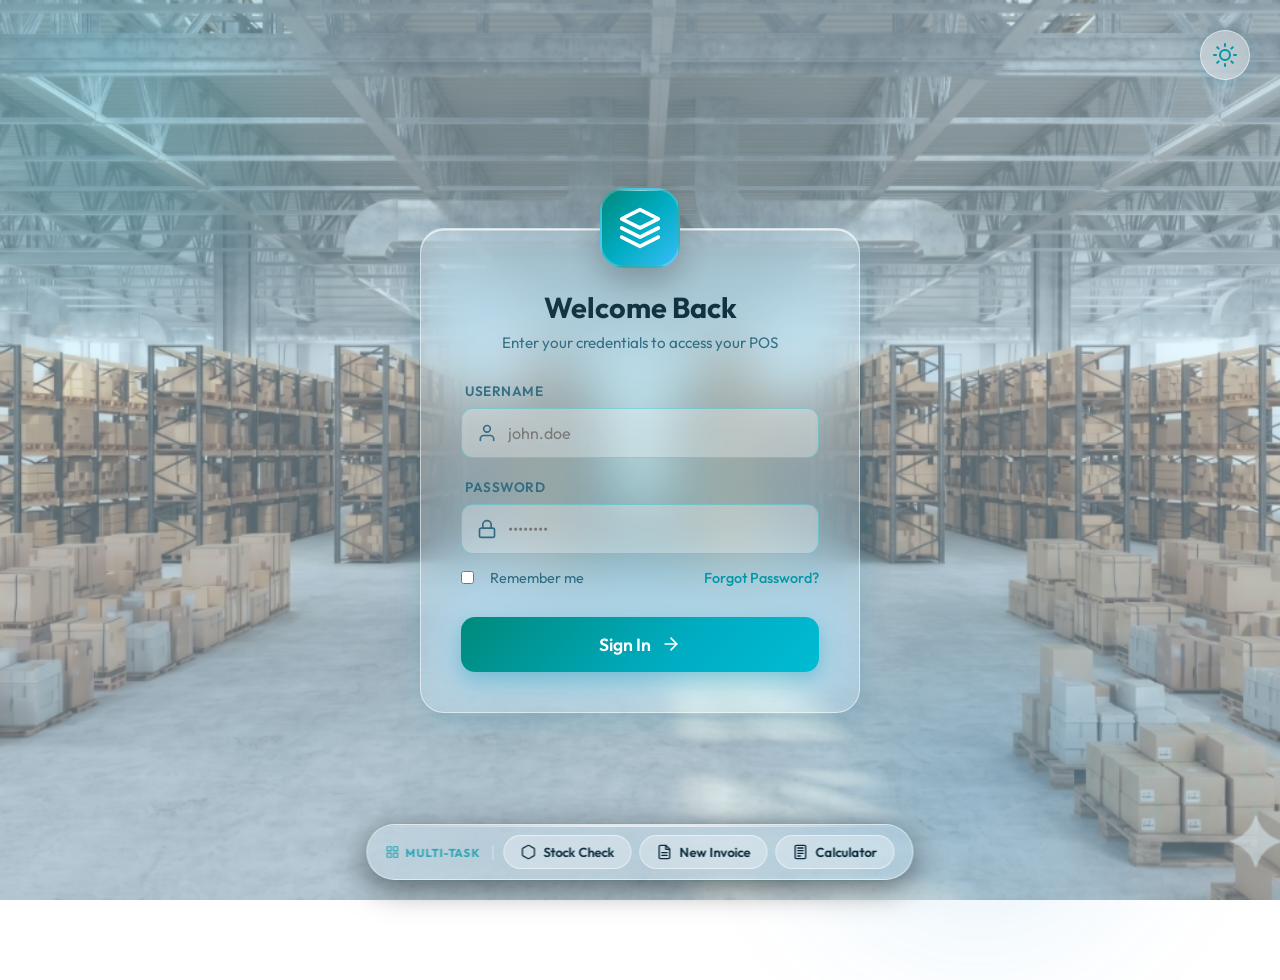
==== commit 98ad9354: "refactor: update data source to use mockDB and enhance quick-invoice logic" ====
--- a/index.html
+++ b/index.html
@@ -903,7 +903,7 @@
         </div>
     </div>
 
-    <script src="script.js?v=6"></script>
+    <script src="script.js?v=7"></script>
     <script>
     // =============================================
     //  MULTITASK FLOATING PANEL SYSTEM
@@ -970,19 +970,23 @@
             document.getElementById('fp-stock-result').style.display = 'none';
             document.getElementById('fp-stock-empty').style.display = 'flex';
             if (q.length < 1) return;
-            const items = JSON.parse(localStorage.getItem('pos_items') || '[]');
+            // Read from actual mockDB (defined in script.js)
+            const dbData = (typeof mockDB !== 'undefined') ? mockDB : (JSON.parse(localStorage.getItem('pos-db') || '{}'));
+            const items = dbData.items || [];
             const matches = items.filter(i => i.name.toLowerCase().includes(q) || (i.partNo||'').toLowerCase().includes(q)).slice(0,8);
             if (!matches.length) return;
             matches.forEach(item => {
                 const d = document.createElement('div');
                 d.className = 'dropdown-item';
-                d.innerHTML = `<span class="dropdown-item-title">${item.partNo||''} – ${item.name}</span><span class="dropdown-item-desc" style="color:var(--input-focus);font-weight:700;">Qty: ${item.qty??0}</span>`;
+                const stockQty = item.stock ?? 0;
+                const stockColor = stockQty > 0 ? '#10B981' : '#EF4444';
+                d.innerHTML = `<span class="dropdown-item-title">${item.partNo||''} – ${item.name}</span><span class="dropdown-item-desc" style="color:${stockColor};font-weight:700;">Qty: ${stockQty}</span>`;
                 d.onclick = () => {
                     fpSearch.value = `${item.partNo ? item.partNo+' – ' : ''}${item.name}`;
                     fpDropdown.style.display = 'none';
-                    document.getElementById('fp-stock-qty').textContent = item.qty ?? 0;
-                    document.getElementById('fp-stock-price').textContent = 'LKR ' + parseFloat(item.sellingPrice||0).toLocaleString('en-LK',{minimumFractionDigits:2});
-                    document.getElementById('fp-stock-name').textContent = item.name;
+                    document.getElementById('fp-stock-qty').textContent = stockQty;
+                    document.getElementById('fp-stock-price').textContent = 'LKR ' + parseFloat(item.price||0).toLocaleString('en-LK',{minimumFractionDigits:2});
+                    document.getElementById('fp-stock-name').textContent = `${item.partNo ? item.partNo+' – ' : ''}${item.name}`;
                     document.getElementById('fp-stock-result').style.display = 'block';
                     document.getElementById('fp-stock-empty').style.display = 'none';
                 };
@@ -1000,9 +1004,11 @@
     function fpPopulateCustomers() {
         const sel = document.getElementById('fp-customer');
         if (!sel) return;
-        const debtors = JSON.parse(localStorage.getItem('pos_debtors') || '[]');
+        // Read from actual mockDB (defined in script.js)
+        const dbData = (typeof mockDB !== 'undefined') ? mockDB : (JSON.parse(localStorage.getItem('pos-db') || '{}'));
+        const debtors = dbData.debtors || [];
         sel.innerHTML = '<option value="">Walk-in Customer</option>';
-        debtors.forEach(d => { const o = document.createElement('option'); o.value = d.id||d.name; o.textContent = d.name; sel.appendChild(o); });
+        debtors.forEach(d => { const o = document.createElement('option'); o.value = d.id; o.textContent = d.name + (d.taxRegistered ? ' (Tax Reg.)' : ''); sel.appendChild(o); });
     }
 
     const fpItemSearch = document.getElementById('fp-item-search');
@@ -1016,17 +1022,20 @@
             document.getElementById('fp-price').disabled = true;
             document.getElementById('fp-add-item-btn').disabled = true;
             if (q.length < 1) return;
-            const items = JSON.parse(localStorage.getItem('pos_items') || '[]');
+            // Read from actual mockDB (defined in script.js)
+            const dbData = (typeof mockDB !== 'undefined') ? mockDB : (JSON.parse(localStorage.getItem('pos-db') || '{}'));
+            const items = dbData.items || [];
             const matches = items.filter(i => i.name.toLowerCase().includes(q) || (i.partNo||'').toLowerCase().includes(q)).slice(0,8);
             if (!matches.length) return;
             matches.forEach(item => {
                 const d = document.createElement('div');
                 d.className = 'dropdown-item';
-                d.innerHTML = `<span class="dropdown-item-title">${item.partNo||''} – ${item.name}</span><span class="dropdown-item-desc">LKR ${parseFloat(item.sellingPrice||0).toFixed(2)}</span>`;
+                const stockQty = item.stock ?? 0;
+                d.innerHTML = `<span class="dropdown-item-title">${item.partNo||''} – ${item.name}</span><span class="dropdown-item-desc">LKR ${parseFloat(item.price||0).toFixed(2)} | Stock: ${stockQty}</span>`;
                 d.onclick = () => {
                     fpSelectedItem = item;
                     fpItemSearch.value = `${item.partNo ? item.partNo+' – ':'' }${item.name}`;
-                    document.getElementById('fp-price').value = parseFloat(item.sellingPrice||0).toFixed(2);
+                    document.getElementById('fp-price').value = parseFloat(item.price||0).toFixed(2);
                     document.getElementById('fp-qty').value = 1;
                     document.getElementById('fp-qty').disabled = false;
                     document.getElementById('fp-price').disabled = false;
@@ -1076,31 +1085,47 @@
 
     function fpSaveInvoice() {
         if (!fpItems.length) { alert('Please add at least one item.'); return; }
-        // Delegate to main script's save logic by populating the main invoice form and triggering save
-        // We open the standard invoice flow with items pre-filled
+
+        // Populate and navigate to the main invoice view
+        if (typeof initInvoiceNumber === 'function') initInvoiceNumber();
+        if (typeof showContent === 'function') showContent('invoice-view');
+
+        // Set customer, payment terms, tax
         const customerSel = document.getElementById('invoice-customer');
+        const payTerms    = document.getElementById('invoice-payment-terms');
+        const taxCb       = document.getElementById('tax-registered-checkbox');
         const fpCust = document.getElementById('fp-customer');
-        const fpPay = document.getElementById('fp-payment');
-        const fpTax = document.getElementById('fp-tax-reg');
-        if (customerSel) customerSel.value = fpCust ? fpCust.value : '';
-        const payTerms = document.getElementById('invoice-payment-terms');
-        if (payTerms) payTerms.value = fpPay ? fpPay.value : 'cash';
-        const taxCb = document.getElementById('tax-registered-checkbox');
-        if (taxCb) { taxCb.checked = fpTax ? fpTax.checked : false; taxCb.dispatchEvent(new Event('change')); }
-        // Navigate to invoice view
-        document.querySelectorAll('.tree-node').forEach(n => n.classList.remove('active'));
-        document.querySelectorAll('.content-view').forEach(v => v.classList.remove('active'));
-        const invView = document.getElementById('invoice-view');
-        if (invView) { invView.classList.add('active'); if (typeof initNewInvoice === 'function') initNewInvoice(); }
-        // Add items to invoice
+        const fpPay  = document.getElementById('fp-payment');
+        const fpTax  = document.getElementById('fp-tax-reg');
+        if (customerSel && fpCust) customerSel.value = fpCust.value;
+        if (payTerms    && fpPay)  payTerms.value    = fpPay.value;
+        if (taxCb       && fpTax)  { taxCb.checked = fpTax.checked; taxCb.dispatchEvent(new Event('change')); }
+
+        // Insert items into invoice table
         setTimeout(() => {
+            const tbl = document.getElementById('invoice-items');
+            if (!tbl) return;
             fpItems.forEach(r => {
-                window._fpPendingItems = window._fpPendingItems || [];
-                window._fpPendingItems.push(r);
+                const item = r.item;
+                // Check stock against mockDB
+                const dbData = (typeof mockDB !== 'undefined') ? mockDB : (JSON.parse(localStorage.getItem('pos-db') || '{}'));
+                const dbItem = (dbData.items || []).find(i => i.partNo === (item.partNo || item.id));
+                const qty   = r.qty || 1;
+                const price = r.price || 0;
+                const disc  = 0;
+                const lineTotal = qty * price - disc;
+                const row = document.createElement('tr');
+                row.innerHTML = `<td>${item.partNo||''}</td><td>${item.name}</td>
+                    <td><input type="number" class="item-qty glass-input num-input" value="${qty}" min="1" style="width:100%;text-align:center;"></td>
+                    <td><input type="number" class="item-price glass-input num-input" value="${price.toFixed(2)}" step="0.01" style="width:100%;text-align:center;"></td>
+                    <td><input type="number" class="item-disc glass-input num-input" value="${disc.toFixed(2)}" step="0.01" style="width:100%;text-align:center;"></td>
+                    <td class="item-total">${lineTotal.toFixed(2)}</td>
+                    <td><button class="action-btn text-danger remove-item-btn">×</button></td>`;
+                tbl.appendChild(row);
             });
-            if (typeof addFpItemsToInvoice === 'function') addFpItemsToInvoice();
-            else { fpItems.forEach(r => { if (typeof addInvoiceRow === 'function') addInvoiceRow(r.item, r.qty, r.price, 0); }); if(typeof recalcInvoice==='function') recalcInvoice(); }
-        }, 150);
+            if (typeof safeCalculateTotals === 'function') safeCalculateTotals();
+        }, 200);
+
         closeFloatPanel('quick-invoice-panel');
         fpItems = []; fpRenderItems();
     }
--- a/style.css
+++ b/style.css
@@ -1,26 +1,74 @@
+/* =============================================
+   LIGHT THEME (default :root)
+============================================= */
 :root {
-    /* --- Default Theme: Deep Dark Teal (POS Premium) --- */
+    --bg-image: linear-gradient(rgba(200,240,255,0.45) 0%, rgba(180,230,250,0.40) 100%), url('warehouse_bg.jpg');
+    --bg-gradient: linear-gradient(135deg, #dff6ff 0%, #c8eeff 50%, #d8f5f0 100%);
+
+    /* Glass tiles — very transparent, white-tinted */
+    --card-bg: rgba(255, 255, 255, 0.18);
+    --card-border: rgba(255, 255, 255, 0.55);
+    --card-shadow: 0 8px 32px rgba(0,120,160,0.18), 0 1.5px 0 rgba(255,255,255,0.7) inset;
+    --glass-shine: rgba(255,255,255,0.6);
+
+    --text-primary: #0a2a3a;
+    --text-secondary: #2e6a80;
+
+    --input-bg: rgba(255, 255, 255, 0.30);
+    --input-border: rgba(0, 180, 200, 0.35);
+    --input-focus: #0097A7;
+
+    --btn-primary-bg: linear-gradient(135deg, #00897B 0%, #00ACC1 60%, #00BCD4 100%);
+    --btn-primary-hover: linear-gradient(135deg, #006B5E 0%, #0097A7 100%);
+    --btn-primary-shadow: 0 8px 20px rgba(0,150,180,0.35);
+    --btn-text: #ffffff;
+
+    --theme-toggle-bg: rgba(255, 255, 255, 0.35);
+    --theme-toggle-color: #0097A7;
+    --theme-toggle-shadow: 0 4px 15px rgba(0,120,160,0.2);
+
+    --tree-active-bg: rgba(0, 180, 200, 0.15);
+    --tree-active-border: #0097A7;
+    --tree-hover-bg: rgba(0, 180, 200, 0.08);
+
+    --logo-bg: linear-gradient(135deg, #00897B, #00ACC1, #38BDF8);
+
+    --shape-1: #00BCD4;
+    --shape-2: #0288D1;
+    --shape-3: #26A69A;
+
+    --dropdown-bg: rgba(255,255,255,0.85);
+    --dropdown-text: #0a2a3a;
+}
+
+/* =============================================
+   DARK THEME
+============================================= */
+[data-theme="dark"] {
+    --bg-image: linear-gradient(rgba(2,13,26,0.78) 0%, rgba(4,24,40,0.72) 100%), url('warehouse_bg.jpg');
     --bg-gradient: linear-gradient(135deg, #020d1a 0%, #041828 50%, #020f1c 100%);
-    --bg-image: url('C:\\Users\\nawod\\.gemini\\antigravity\\brain\\672e0414-6b64-43fa-8fde-921878309276\\pos_system_bg_1777137701395.png');
-    --card-bg: rgba(5, 25, 50, 0.65);
-    --card-border: rgba(0, 201, 177, 0.18);
-    --card-shadow: 0 20px 50px rgba(0, 0, 0, 0.6), 0 0 0 1px rgba(0,201,177,0.08);
+
+    /* Glass tiles — dark teal tinted */
+    --card-bg: rgba(0, 30, 55, 0.38);
+    --card-border: rgba(0, 201, 177, 0.22);
+    --card-shadow: 0 8px 32px rgba(0,0,0,0.55), 0 1px 0 rgba(0,201,177,0.15) inset;
+    --glass-shine: rgba(0,201,177,0.12);
 
     --text-primary: #E2F0FF;
     --text-secondary: #7FA8C9;
 
-    --input-bg: rgba(0, 15, 35, 0.7);
-    --input-border: rgba(0, 201, 177, 0.2);
+    --input-bg: rgba(0, 15, 35, 0.45);
+    --input-border: rgba(0, 201, 177, 0.25);
     --input-focus: #00C9B1;
 
     --btn-primary-bg: linear-gradient(135deg, #009B87 0%, #00C9B1 60%, #00d4f0 100%);
     --btn-primary-hover: linear-gradient(135deg, #007d6e 0%, #009B87 100%);
-    --btn-primary-shadow: 0 10px 25px rgba(0, 201, 177, 0.35);
+    --btn-primary-shadow: 0 8px 20px rgba(0,201,177,0.35);
     --btn-text: #ffffff;
 
-    --theme-toggle-bg: rgba(5, 25, 50, 0.85);
+    --theme-toggle-bg: rgba(0, 20, 40, 0.55);
     --theme-toggle-color: #00C9B1;
-    --theme-toggle-shadow: 0 4px 15px rgba(0, 0, 0, 0.4);
+    --theme-toggle-shadow: 0 4px 15px rgba(0,0,0,0.4);
 
     --tree-active-bg: rgba(0, 201, 177, 0.12);
     --tree-active-border: #00C9B1;
@@ -28,45 +76,12 @@
 
     --logo-bg: linear-gradient(135deg, #009B87, #00C9B1, #38BDF8);
 
-    /* Decoration Shapes */
     --shape-1: #00C9B1;
     --shape-2: #0284C7;
     --shape-3: #10B981;
-}
-
-[data-theme="dark"] {
-    /* --- Dark Mode: Same Deep Teal (already dark by default) --- */
-    --bg-gradient: linear-gradient(135deg, #010a14 0%, #021020 100%);
-    --card-bg: rgba(2, 18, 38, 0.75);
-    --card-border: rgba(0, 201, 177, 0.15);
-    --card-shadow: 0 20px 50px rgba(0, 0, 0, 0.7);
-
-    --text-primary: #E2F0FF;
-    --text-secondary: #6A97B8;
-
-    --input-bg: rgba(0, 10, 25, 0.8);
-    --input-border: rgba(0, 201, 177, 0.15);
-    --input-focus: #00E5CC;
-
-    --btn-primary-bg: linear-gradient(135deg, #007d6e 0%, #00C9B1 100%);
-    --btn-primary-hover: linear-gradient(135deg, #006058 0%, #009B87 100%);
-    --btn-primary-shadow: 0 10px 25px rgba(0, 201, 177, 0.3);
-    --btn-text: #ffffff;
-
-    --theme-toggle-bg: rgba(2, 18, 38, 0.9);
-    --theme-toggle-color: #00E5CC;
-    --theme-toggle-shadow: 0 4px 15px rgba(0, 0, 0, 0.5);
-
-    --tree-active-bg: rgba(0, 201, 177, 0.10);
-    --tree-active-border: #00E5CC;
-    --tree-hover-bg: rgba(0, 201, 177, 0.05);
-
-    --logo-bg: linear-gradient(135deg, #007d6e, #00C9B1);
-
-    /* Decoration Shapes */
-    --shape-1: #009B87;
-    --shape-2: #0369A1;
-    --shape-3: #059669;
+
+    --dropdown-bg: rgba(2, 20, 40, 0.88);
+    --dropdown-text: #E2F0FF;
 }
 
 * {
@@ -83,11 +98,11 @@
     background: var(--bg-gradient);
     background-image: var(--bg-image);
     background-size: cover;
-    background-position: center;
+    background-position: center center;
     background-attachment: fixed;
     color: var(--text-primary);
     overflow: hidden;
-    transition: background 0.6s ease, color 0.6s ease;
+    transition: background-image 0.5s ease, color 0.4s ease;
 }
 
 /* Background Animated Shapes for Glassmorphism Context */
@@ -202,31 +217,66 @@
     pointer-events: all;
 }
 
-/* Glass Panels */
+/* =========================================
+   GLASS TILE PANELS
+========================================= */
 .glass-panel {
     background: var(--card-bg);
-    backdrop-filter: blur(24px) saturate(1.5);
-    -webkit-backdrop-filter: blur(24px) saturate(1.5);
-    border: 1px solid var(--card-border);
-    box-shadow: var(--card-shadow), inset 0 1px 0 rgba(0,201,177,0.08);
+    backdrop-filter: blur(28px) saturate(2) brightness(1.08);
+    -webkit-backdrop-filter: blur(28px) saturate(2) brightness(1.08);
+    border: 1.5px solid var(--card-border);
+    box-shadow: var(--card-shadow);
     position: relative;
-}
-
+    overflow: hidden;
+}
+
+/* Top shine line — key to glass effect */
 .glass-panel::before {
     content: '';
     position: absolute;
     top: 0; left: 0; right: 0;
-    height: 1px;
-    background: linear-gradient(90deg, transparent, rgba(0,201,177,0.4), transparent);
+    height: 1.5px;
+    background: linear-gradient(90deg, transparent 0%, var(--glass-shine) 40%, var(--glass-shine) 60%, transparent 100%);
     pointer-events: none;
+    z-index: 1;
+}
+
+/* Bottom inner shadow for depth */
+.glass-panel::after {
+    content: '';
+    position: absolute;
+    inset: 0;
+    border-radius: inherit;
+    background: linear-gradient(160deg, rgba(255,255,255,0.07) 0%, transparent 60%);
+    pointer-events: none;
+    z-index: 0;
 }
 
 .glass-panel-soft {
     background: var(--card-bg);
-    border-right: 1px solid var(--card-border);
-    backdrop-filter: blur(16px) saturate(1.3);
-    -webkit-backdrop-filter: blur(16px) saturate(1.3);
-    box-shadow: inset -1px 0 0 rgba(0,201,177,0.08);
+    border-right: 1.5px solid var(--card-border);
+    backdrop-filter: blur(24px) saturate(2) brightness(1.06);
+    -webkit-backdrop-filter: blur(24px) saturate(2) brightness(1.06);
+    box-shadow: inset -1px 0 0 var(--glass-shine);
+    position: relative;
+    overflow: hidden;
+}
+
+.glass-panel-soft::before {
+    content: '';
+    position: absolute;
+    top: 0; left: 0; right: 0;
+    height: 1px;
+    background: linear-gradient(90deg, transparent, var(--glass-shine), transparent);
+    pointer-events: none;
+}
+
+.glass-panel-inner {
+    background: var(--input-bg);
+    backdrop-filter: blur(16px) saturate(1.8);
+    -webkit-backdrop-filter: blur(16px) saturate(1.8);
+    border: 1px solid var(--card-border);
+    border-radius: 16px;
 }
 
 /* =========================================
@@ -464,12 +514,15 @@
 }
 
 .nav-tree-container {
-    background: var(--input-bg);
+    background: var(--card-bg);
+    backdrop-filter: blur(20px) saturate(1.8);
+    -webkit-backdrop-filter: blur(20px) saturate(1.8);
     border-radius: 16px;
     padding: 16px 10px;
-    border: 1px solid var(--input-border);
+    border: 1.5px solid var(--card-border);
     flex-grow: 1;
     overflow-y: auto;
+    position: relative;
 }
 
 .nav-tree-container::-webkit-scrollbar {
@@ -616,15 +669,17 @@
 .feature-btn {
     width: 90px;
     height: 90px;
-    background: var(--input-bg);
-    border: 1px solid var(--card-border);
+    background: var(--card-bg);
+    backdrop-filter: blur(20px) saturate(1.8);
+    -webkit-backdrop-filter: blur(20px) saturate(1.8);
+    border: 1.5px solid var(--card-border);
     border-radius: 24px;
     display: flex;
     justify-content: center;
     align-items: center;
     cursor: pointer;
     color: var(--input-focus);
-    box-shadow: 0 10px 25px rgba(0, 0, 0, 0.3), inset 0 1px 0 rgba(0,201,177,0.1);
+    box-shadow: var(--card-shadow), inset 0 1px 0 var(--glass-shine);
     transition: all 0.4s cubic-bezier(0.175, 0.885, 0.32, 1.275);
     position: relative;
     overflow: hidden;
@@ -716,7 +771,9 @@
 .glass-input {
     width: 100%;
     background: var(--input-bg);
-    border: 1px solid var(--input-border);
+    backdrop-filter: blur(16px) saturate(1.8);
+    -webkit-backdrop-filter: blur(16px) saturate(1.8);
+    border: 1.5px solid var(--input-border);
     padding: 12px 16px;
     border-radius: 10px;
     font-size: 1rem;
@@ -727,6 +784,18 @@
 
 .glass-input:focus {
     border-color: var(--input-focus);
+    box-shadow: 0 0 0 3px rgba(0,180,200,0.18), 0 0 12px rgba(0,180,200,0.1);
+    background: var(--input-bg);
+}
+
+/* Make select options readable in both themes */
+select.glass-input option {
+    background: var(--dropdown-bg, #fff);
+    color: var(--dropdown-text, #0a2a3a);
+}
+[data-theme="dark"] select.glass-input option {
+    background: #021428;
+    color: #E2F0FF;
 }
 
 select.custom-select {
@@ -976,15 +1045,21 @@
     top: 100%;
     left: 0;
     right: 0;
-    background: var(--input-bg);
-    border: 1px solid var(--card-border);
-    border-radius: 8px;
-    box-shadow: 0 10px 25px rgba(0,0,0,0.1);
+    background: var(--dropdown-bg);
+    border: 1.5px solid var(--card-border);
+    border-radius: 12px;
+    box-shadow: 0 16px 40px rgba(0,0,0,0.18);
     z-index: 100;
     max-height: 250px;
     overflow-y: auto;
     display: none;
-    backdrop-filter: blur(10px);
+    backdrop-filter: blur(24px) saturate(2);
+    -webkit-backdrop-filter: blur(24px) saturate(2);
+    margin-top: 4px;
+}
+
+.dropdown-item {
+    color: var(--dropdown-text);
 }
 
 .dropdown-item {
